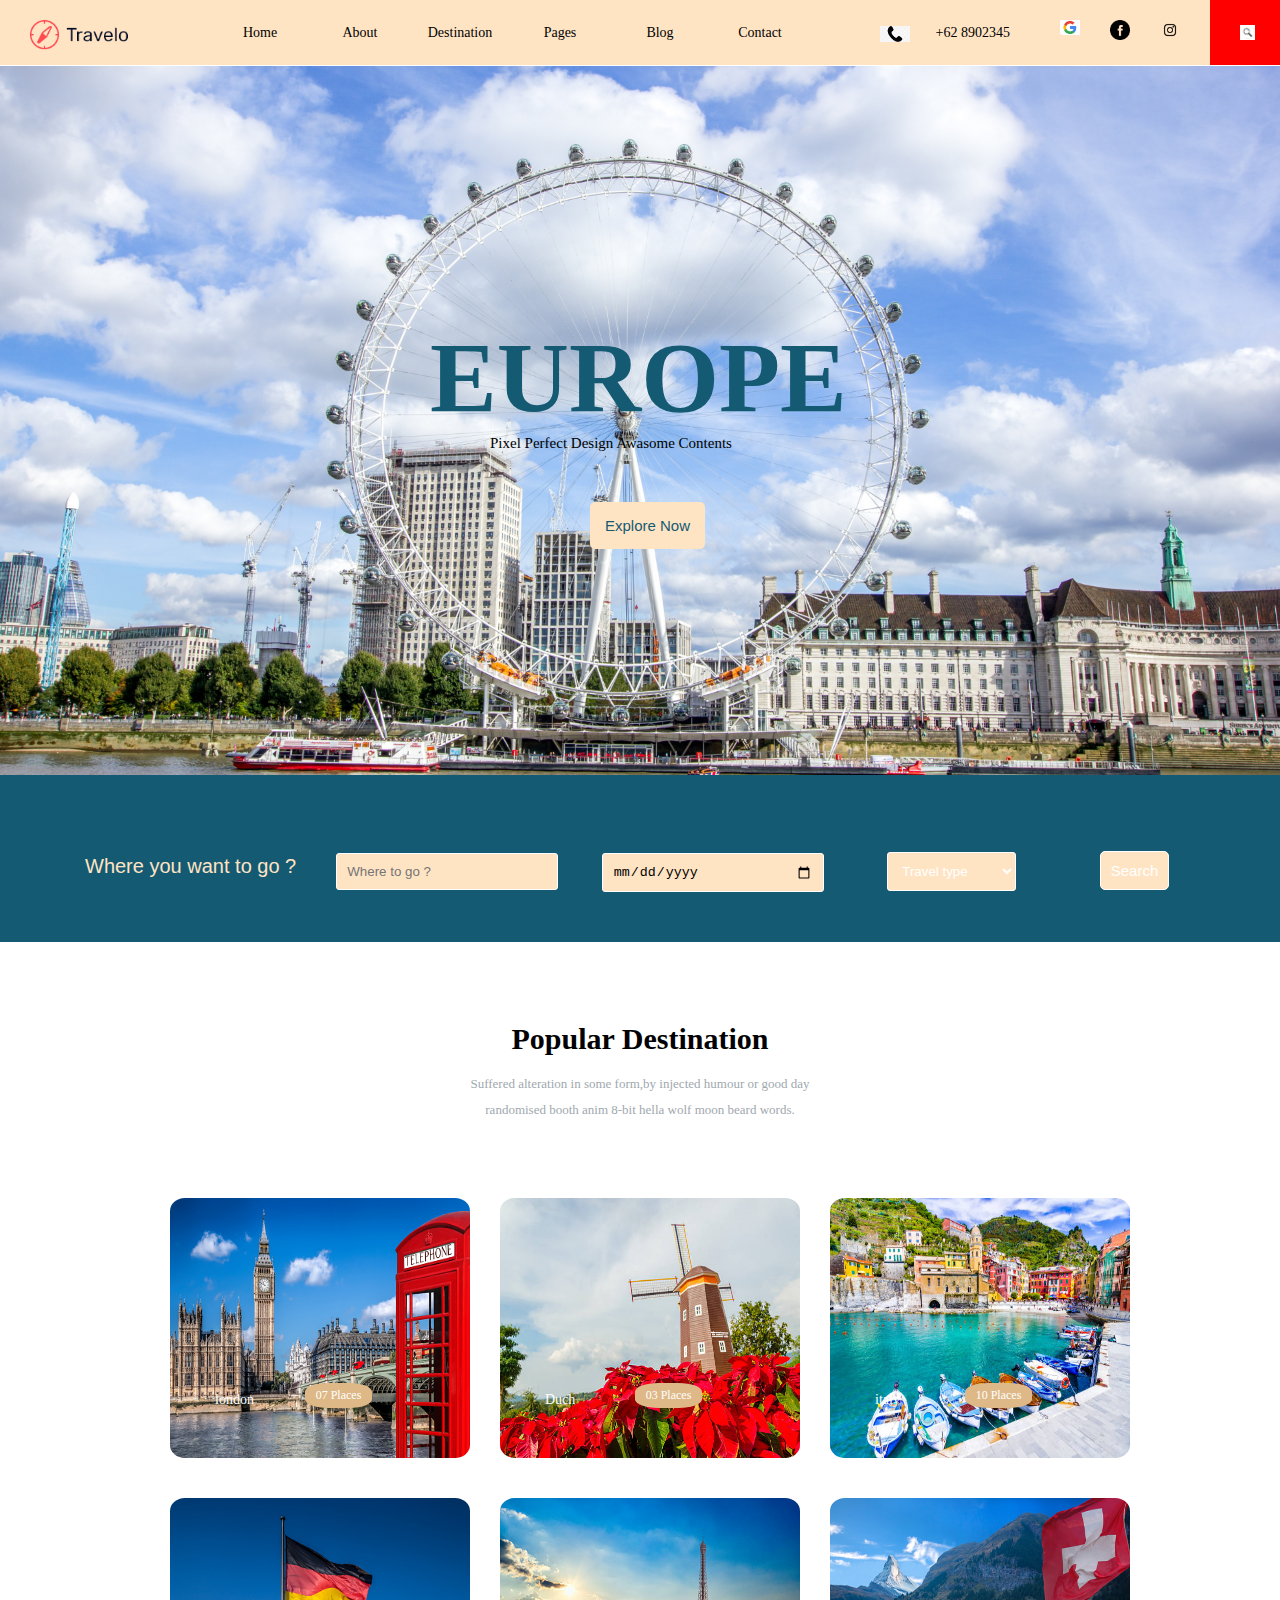
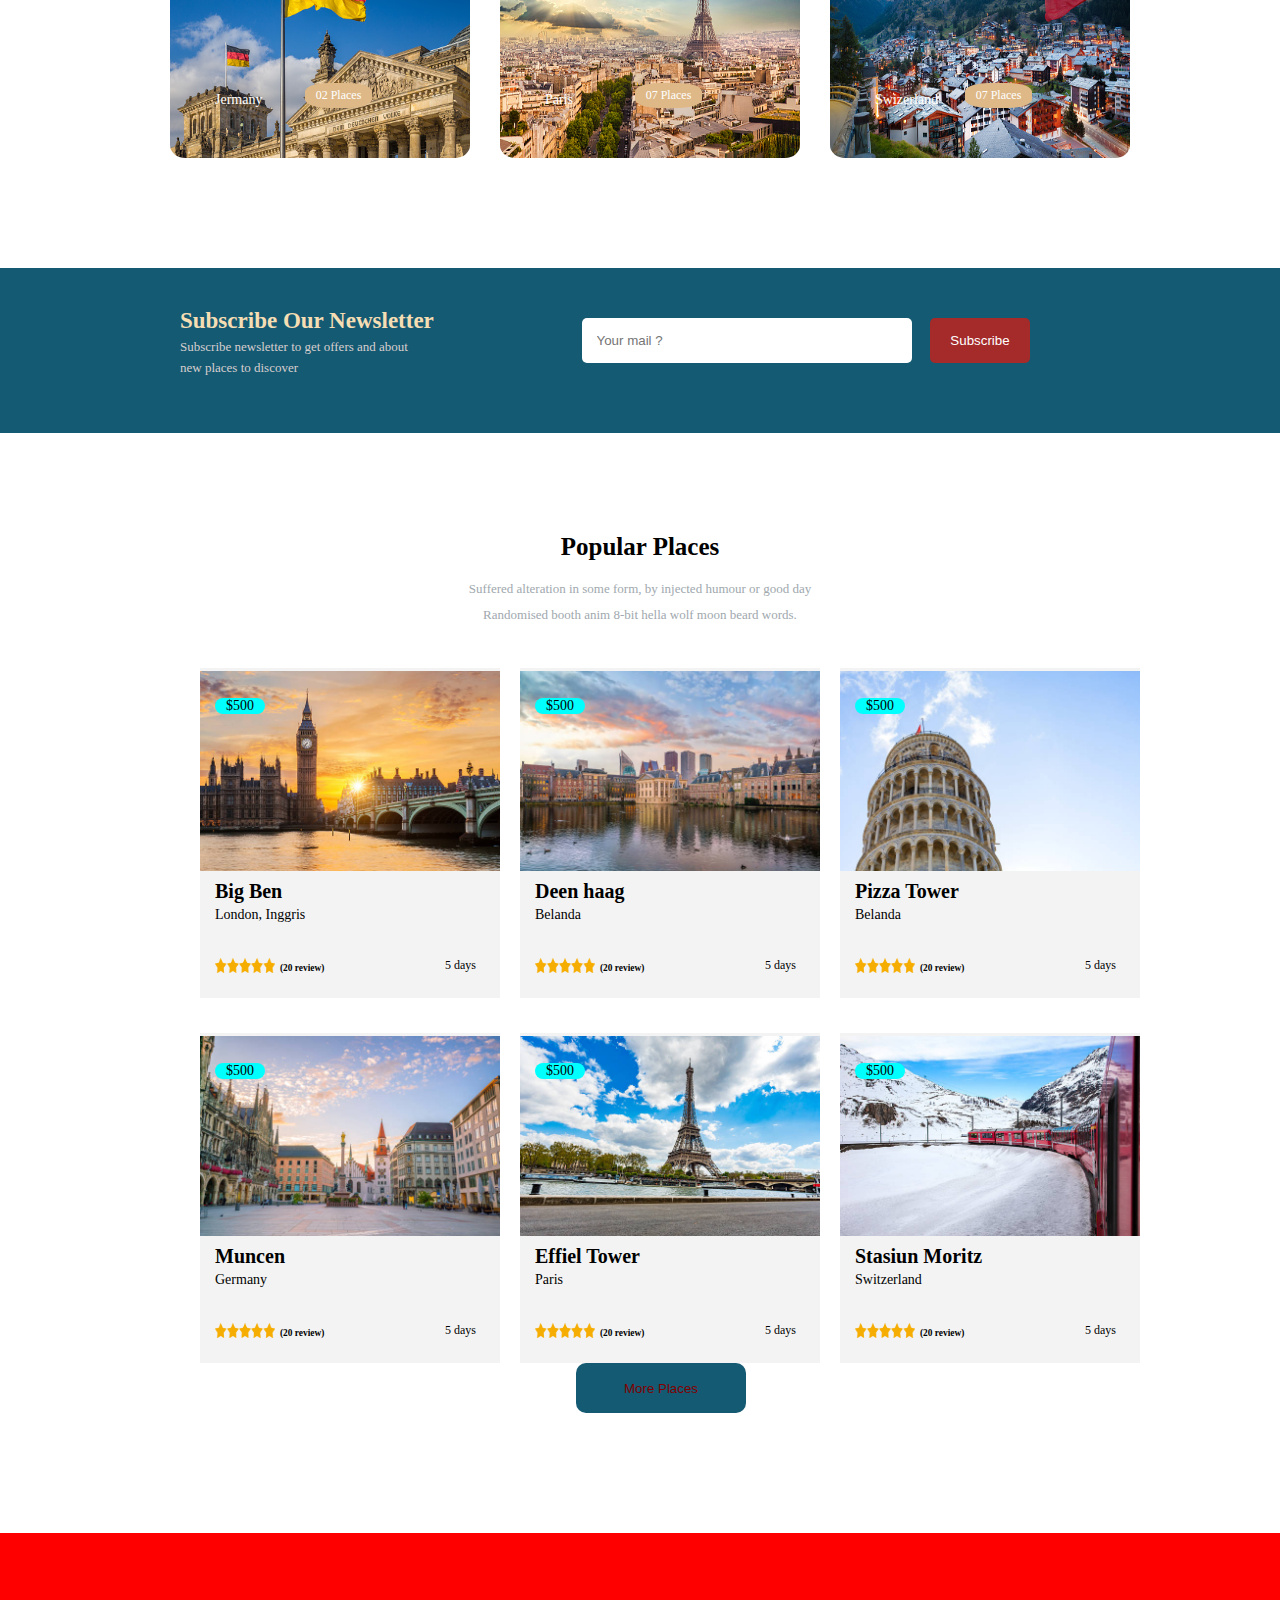
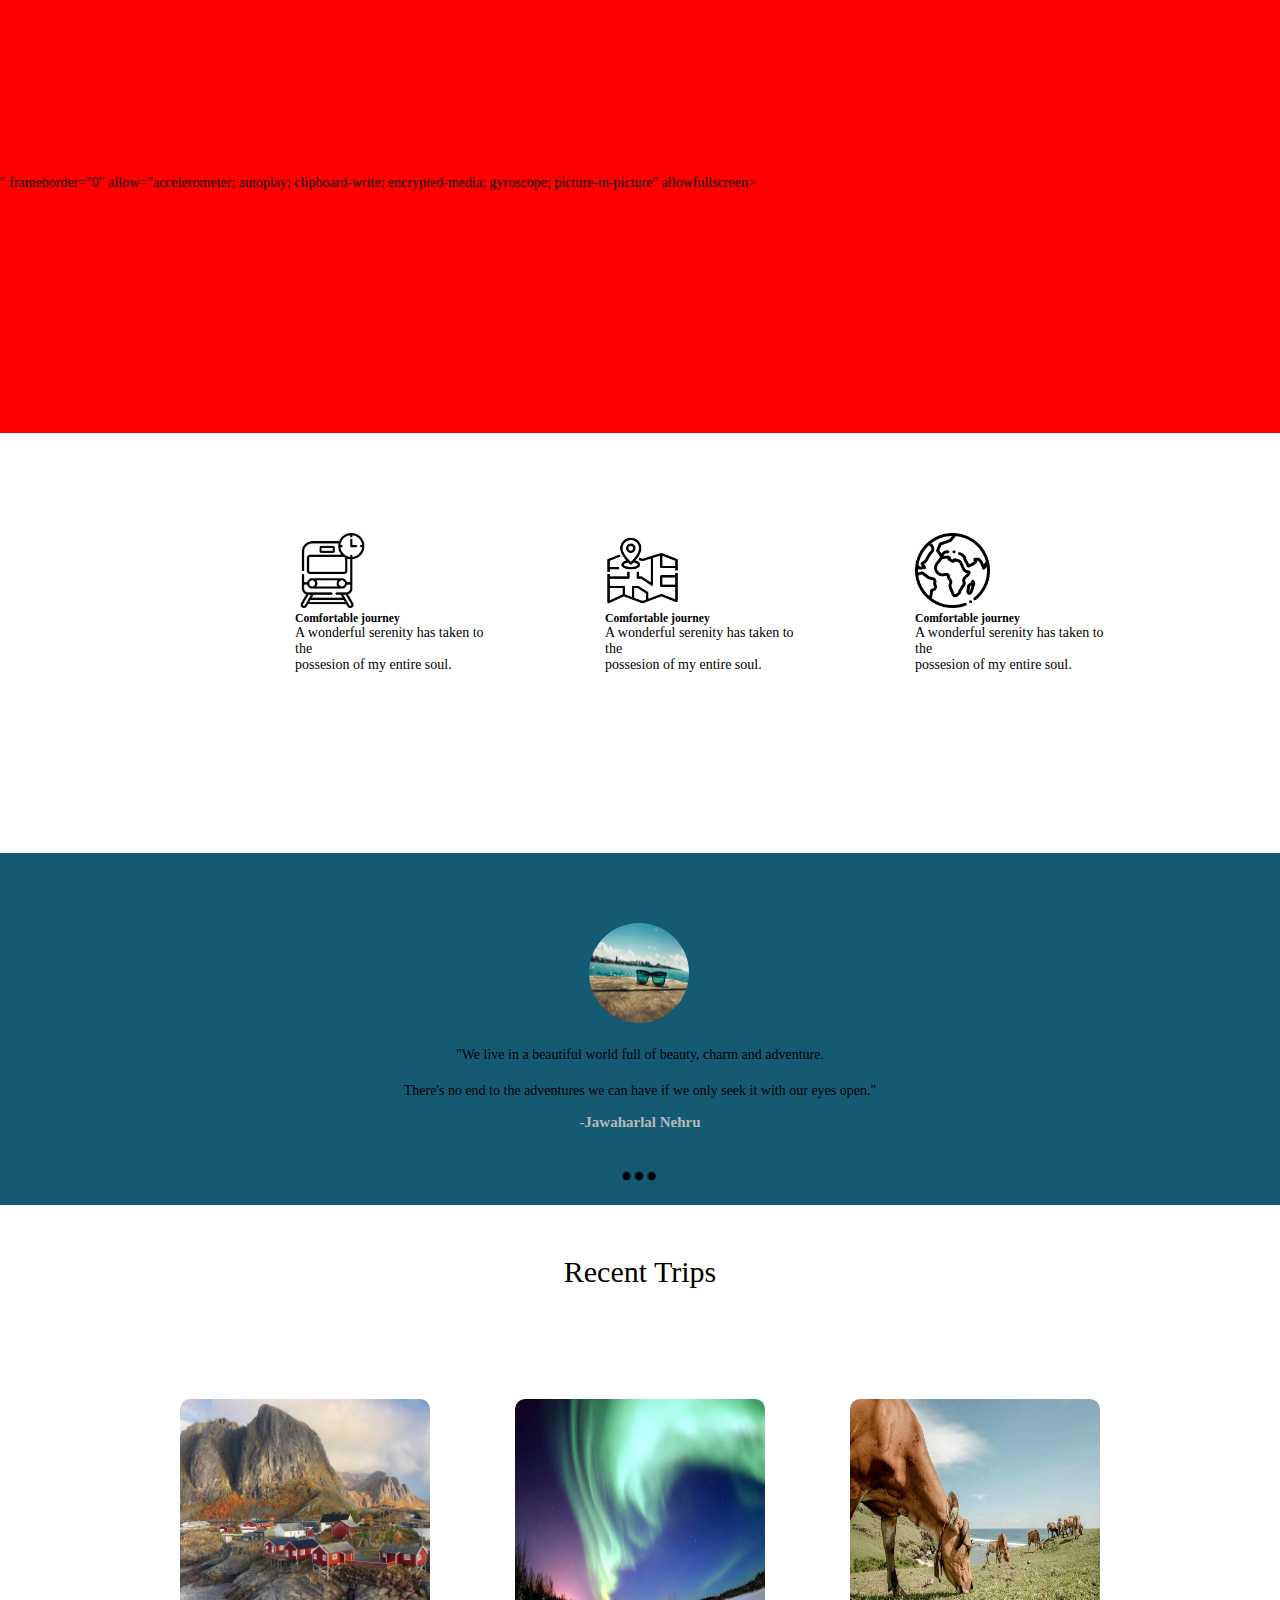
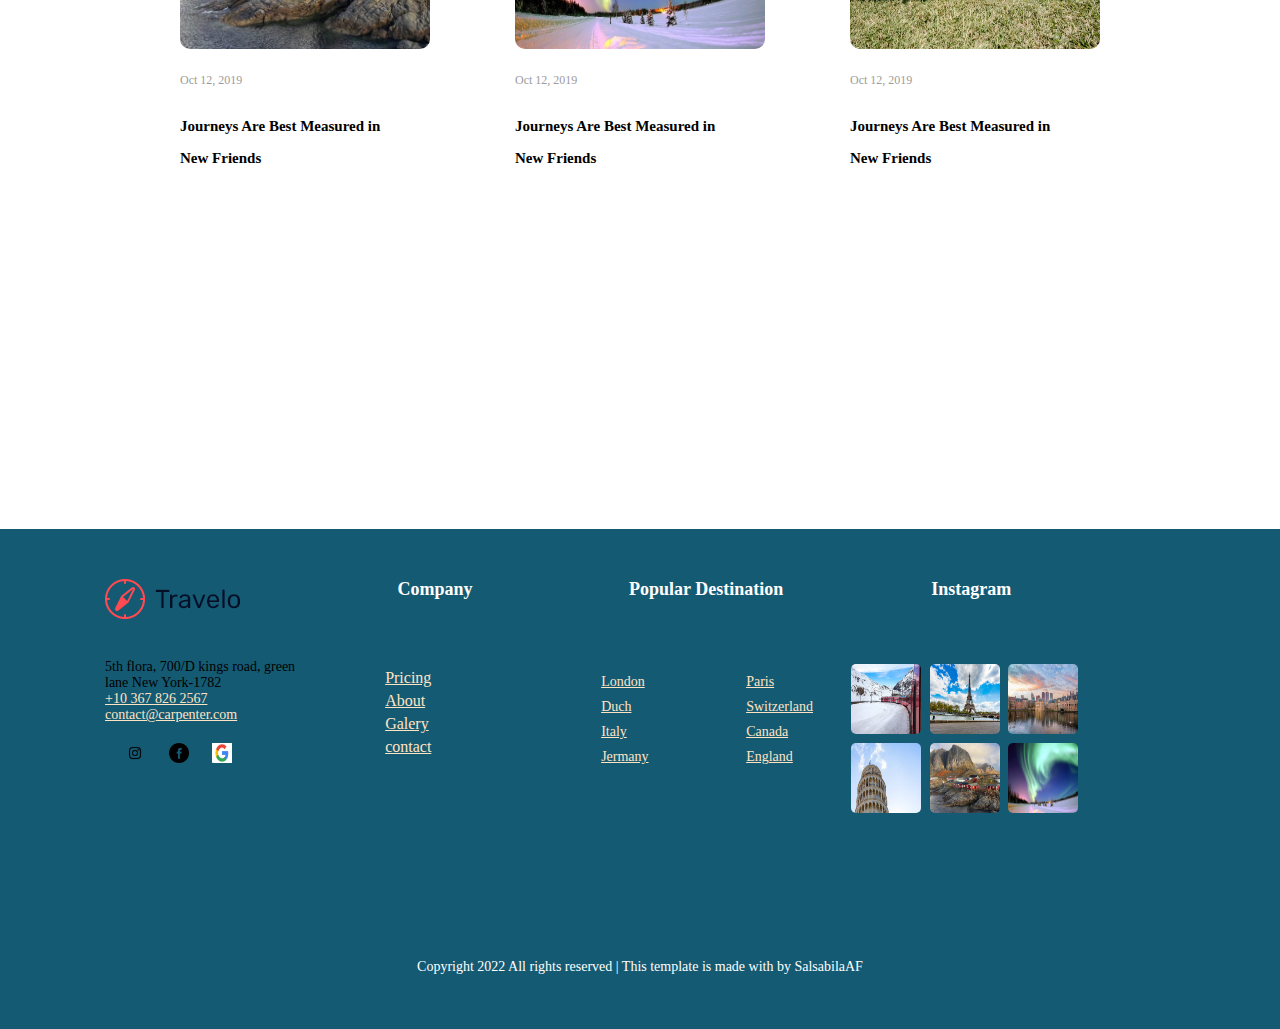
==== index.html @ fe0e92eb "repo baru" ====
<!DOCTYPE html>
<html>
<head>
    <title>Europe Explore</title>
    <link rel="stylesheet" type="text/css" href="index.css">
</head>

<div class="container">
   
        <menu>    
            <nav>
                 <ul>
                    <div class="heading">
                        <img src="image/gambar_p1_fix.webp">
                    </div>
                    <li><a href="#">Home</a></li>
                    <li><a href="#">About</a></li>
                    <li><a href="#">Destination</a></li>
                    <li><a href="#">Pages</a>
                        <ul>
                            <li> <a href="#">Destination Detail</a></li>
                            <li> <a href="#">Elements</a></li>
                        </ul>
                    </li>
                    <li><a href="#">Blog</a>
                        <ul>
                            <li><a href="blog.html">Blog</a></li>
                            <li><a href="#">Single-Blog</a></li>
                        </ul>
                    </li>
                    <li><a href="contact.html">Contact</a></li>
                </ul>
               
               <!--Akhir menu kanan-->
               
               <!--Menu Kanan-->
                <!--search-->
                <div class="cari">
                <a href="#"><img src="image/sea.jpg"></a>
                </div>
               <!--Sosmed-->
               <div class="logo1">
                <a href="#"><img src="image/instagram.png"></a>
                <a href="#"><img src="image/facebook.png"></a>
                <a href="#"><img src="image/google.jpg"></a>
               </div>
               <!--kontak-->
               <div class="kontak">
                <p>+62 8902345</p>
                <a href="#"><img src="image/telepon.jpg"></a>
               </div>
            </nav>
        </menu>
</div>
    
   <!--Foto walpaper 2-->
<div class="foto">
   <div class="fotowalpaper">
    <img src="image/Desain tanpa judul (2).png">
</div>

<div class="tulisanfoto">
    <div class="tulisantgh">
    <h3>EUROPE</h3>
    <p>Pixel Perfect Design Awasome Contents</p>
    <button>Explore Now</button>
    </div>
 </div>
</div>

    <div class="akhirwalpaper">
        <p>Where you want to go ?</p>
        <input type="text" class="inputText" id="tb1" placeholder="Where to go ?" name="">
        <input type="date" class="inputText" id="tb1" placeholder="Date" name="">
        <select>
            <option>Travel type</option>
            <option>Some option</option>
            <option>Another option</option>
        </select>
        <button>Search</button>
    </div>

    <!--popular destination-->
    <div class="bagian1">
        <h4>Popular Destination</h4>
        <p>Suffered alteration in some form,by injected humour or
            good day </p>
        <p>randomised booth anim 8-bit hella wolf moon beard words.
        </p>
    </div>
    <!-- foto popular destination-->
    <div class="fotogaleri">
        <div class="fotoall">
        <div class="foto">
            <a target="_blank" href="image/lon.jpg">
                <img src="image/lon.jpg">
            </a>
            <div class="judul">london</div>
            <div class="nomor"><div class="a">07 Places</div></div>
        </div>

        <div class="foto">
            <a target="_blank" href="image/belanda.jpg">
                <img src="image/belanda.jpg">
            </a>
            <div class="judul">Duch</div>
            <div class="nomor"><div class="a">03 Places</div></div>
        </div>

        <div class="foto">
            <a target="_blank" href="image/italy.jpg">
                <img src="image/italy.jpg">
            </a>
            <div class="judul">italy</div>
            <div class="nomor"><div class="a">10 Places</div></div>
        </div>

        <div class="foto">
            <a target="_blank" href="image/jerman.jpg">
                <img src="image/jerman.jpg">
            </a>
            <div class="judul">Jermany</div>
            <div class="nomor"><div class="a">02 Places</div></div>
        </div>

        <div class="foto">
            <a target="_blank" href="image/paris.jpg">
                <img src="image/paris.jpg">
            </a>
            <div class="judul">Paris</div>
            <div class="nomor"><div class="a">07 Places</div></div>
        </div>

        <div class="foto">
            <a target="_blank" href="image/swis.jpg">
                <img src="image/swis.jpg">
            </a>
            <div class="judul">Swizerland</div>
            <div class="nomor"><div class="a">07 Places</div></div>
        </div>
        </div>
    </div>

        <!--bawah galeri foto-->
        <div class="bawahgaleri">
            <div class="kiri">
                <h3>Subscribe Our Newsletter</h3>
                <p>Subscribe newsletter to get offers and about</p>
                <p>new places to discover</p>
            </div>
            <div class="kanan">
            <input type="text" class="inputText" id="kanan1" placeholder="Your mail ?" name="">
            <button>Subscribe</button>
            </div>
        </div>

    <!--Populer Places-->
    <div class="Populerpcs">
        <div class="bagian1">
            <h3>Popular Places</h3>
            <p>Suffered alteration in some form, by injected humour or good day</p>
            <p>Randomised booth anim 8-bit hella wolf moon beard words.</p>
        </div>
        <div class="fotoplcs">
        <div class="box">
                <img src="image/bigben.jpg">
                <h3>Big Ben</h3>
                <p>London, Inggris</p>
                
                <div class="nomer">$500</div>
                <div class="bawah">
                        <div class="kanan">
                            <img src="image/bintang-5.png">
                            <h6>(20 review)</h6>
                            <p>5 days</p>
                    </div>
                </div>
            </div>

    <div class="box">
    <img src="image/denhag.jpg">
       <h3>Deen haag</h3>
        <p>Belanda</p>
            <div class="nomer">$500</div>
            <div class="bawah">
                    <div class="kanan">
                        <img src="image/bintang-5.png">
                        <h6>(20 review)</h6>
                        <p>5 days</p>
                </div>
            </div>
        </div>

    <div class="box">
        <img src="image/pizza.jpg">
           <h3>Pizza Tower</h3>
            <p>Belanda</p>
                <div class="nomer">$500</div>
                <div class="bawah">
                        <div class="kanan">
                            <img src="image/bintang-5.png">
                            <h6>(20 review)</h6>
                            <p>5 days</p>
                    </div>
                </div>
            </div>

        <div class="box">
            <img src="image/muncen.jpg">
               <h3>Muncen</h3>
                <p>Germany</p>
                    <div class="nomer">$500</div>
                    <div class="bawah">
                            <div class="kanan">
                                <img src="image/bintang-5.png">
                                <h6>(20 review)</h6>
                                <p>5 days</p>
                        </div>
                    </div>
                </div>
    
            <div class="box">
                <img src="image/menara efil.jpg">
                   <h3>Effiel Tower</h3>
                    <p>Paris</p>
                        <div class="nomer">$500</div>
                        <div class="bawah">
                                <div class="kanan">
                                    <img src="image/bintang-5.png">
                                    <h6>(20 review)</h6>
                                    <p>5 days</p>
                            </div>
                        </div>
                    </div>
            <div class="box">
                <img src="image/moritz.jpg">
                <h3>Stasiun Moritz</h3>
                <p>Switzerland</p>
                <div class="nomer">$500</div>
                <div class="bawah">
                    <div class="kanan">
                        <img src="image/bintang-5.png">
                        <h6>(20 review)</h6>
                        <p>5 days</p>
                    </div>
                </div>
            </div>
    </div>
    </div>
    <div class="buttonbawah">
        <button>More Places</button>
    </div>

    <div class="vid">
        <div class="youtube">
        <iframe src="https://www.youtube.com/embed/Sbdmz8ClmXE" title="YouTube video player" frameborder="0" allow="accelerometer; autoplay; clipboard-write; encrypted-media; gyroscope; picture-in-picture" allowfullscreen></iframe>"
        frameborder="0" allow="accelerometer; autoplay; clipboard-write; encrypted-media; gyroscope; picture-in-picture" 
        allowfullscreen></iframe>
        </div>
    </div>

    <!--3 gambar bawah-->
    <div class="bawahvideo">
        <div class="containervidd">
        <div class="bag1">
            <img src="image/kereta.jpg">
            <h5>Comfortable journey</h5>
            <p>A wonderful serenity has taken to the</p>
            <p>possesion of my entire soul.</p>
        </div>

        <div class="bag1">
            <img src="image/location.jpg">
            <h5>Comfortable journey</h5>
            <p>A wonderful serenity has taken to the</p>
            <p>possesion of my entire soul.</p>
        </div>

        <div class="bag1">
            <img src="image/dunia.jpg">
            <h5>Comfortable journey</h5>
            <p>A wonderful serenity has taken to the</p>
            <p>possesion of my entire soul.</p>
        </div>
        </div>
    </div>

    <!--Coment-->
    <div class="coment">
        <div class="isi">
        <img src="image/traveller.jpg">
        <p> "We live in a beautiful world full of beauty, charm and adventure. </p>
        <p>There's no end to the adventures we can have if we only seek it with our eyes open."</p>
        <h3>-Jawaharlal Nehru</h3>
        </div>
        <div class="geser">
            <img src="image/geser.png">
        </div>
    </div>

    <!--Recent Trips-->
        <div class="tulisan">
        <p>Recent Trips</p>
        </div>
        <div class="recent">
        <div class="fotorec">
            <img src="image/alam1.jpg">
            <p>Oct 12, 2019</p>
            <h5>Journeys Are Best Measured in </h5>
            <h5>New Friends</h5>
        </div>

        <div class="fotorec">
            <img src="image/alam2.jpg">
            <p>Oct 12, 2019</p>
            <h5>Journeys Are Best Measured in </h5>
            <h5>New Friends</h5>
        </div>

        <div class="fotorec">
            <img src="image/alam3.jpg">
            <p>Oct 12, 2019</p>
            <h5>Journeys Are Best Measured in </h5>
            <h5>New Friends</h5>
        </div>
    </div>

    <footer>
        <div class="footer">
            <div class="container">
            <div class="footeratas">
            <div class="allbg1">
            <div class="bg1">

                <div class="atas">
                <img src="image/gambar_p1_fix.webp">
                <div class="gab">
                <p>5th flora, 700/D kings road, green</p>
                <p>lane New York-1782</p>
                </div>

                <div class="ulli">
                <ul>
                    <li><a href="#">+10 367 826 2567</a></li>
                    <li><a href="#">contact@carpenter.com</a></li>
                </ul>
                </div>
                </div>

                <div class="bawah">
                    <a href="#"><img src="image/instagram.png"></a>
                    <a href="#"><img src="image/facebook.png"></a>
                    <a href="#"><img src="image/google.jpg"></a>
                </div>


            </div>
            <div class="bg1">
                <div class="bjudul">
                <h3>Company</h3>
                </div>
                <div class="ke2">
                <div class="bungkus">
                <ul>
                    <li><a href="#">Pricing</a></li>
                    <li><a href="#">About</a></li>
                    <li><a href="#">Galery</a></li>
                    <li><a href="#">contact</a></li>
                </ul>
                </div>
                </div>

            </div>

            <div class="bg1">
                <div class="bjudul">
                <h3>Popular Destination</h3>
                </div>
                <div class="pembungkusfut">
                <div class="kiri">
                    <ul>
                        <li><a href="#">London</a></li>
                        <li><a href="#">Duch</a></li>
                        <li><a href="#">Italy</a></li>
                        <li><a href="#">Jermany</a></li>
                    </ul>
                </div>

                <div class="kanan">
                    <ul>
                        <li><a href="#">Paris</a></li>
                        <li><a href="#">Switzerland</a></li>
                        <li><a href="#">Canada</a></li>
                        <li><a href="#">England</a></li>
                    </ul>

                </div>
                </div>

            </div>
            <div class="bg1">
                <div class="bjudul">
                <h3>Instagram</h3>
                </div>
                <div class="imgfut">
                <img src="image/moritz.jpg">
                <img src="image/menara efil.jpg">
                <img src="image/denhag.jpg">
                <img src="image/pizza.jpg">
                <img src="image/alam1.jpg">
                <img src="image/alam2.jpg">
                </div>
                
            </div>
            </div>
            </div>

        <div class="footerbawah">
            <div class="contfb">
            <p>Copyright 2022 All rights reserved | This template is made with  by SalsabilaAF</p>
            </div>

        </div>
            </div>
    </div>
    </footer>
    
        

</html>
---- index.css ----
*{margin: 0px;padding: 0px;}
body {
    font-size: 14px;
    font-family: verdana;
}
.container{
    width: 100%;
    height: 500px;
}

menu{
    background: bisque;
    width: 100%;
    height: 65px;
    overflow: hidden;
    margin: auto;
}

/* Ini css menu kiri */
.heading{
    float: left;
    width: 640px;
    margin-right: -430px;
}
nav ul {
    list-style: none;
}
nav ul li {
    float: left;
    line-height: 65px;
}
nav ul li a {
    float: left;
    width:100px; 
    display:block; 
    text-align:center; 
    color:black; 
    text-decoration:none; 
}
nav ul ul {
    display:none; 
    list-style:none; 
    position:absolute; 
    background-color:rgb(21, 90, 115);
    float: none;
    top:50px; 
    width:190px;
    z-index: 9999;
}
nav ul li a:hover {
    background-color:whitesmoke; 
    display:block;
    color: maroon;
}
nav ul li:hover ul {
    display:block;
}
nav ul ul li a {
    display:block;
    padding-left:30px; 
    text-align:left; 
    width:160px;
    height: 60px;
    line-height: 60px;
}
nav ul ul li a:hover {
    color:maroon;
}
.heading img{
    float: left;
    width: 100px;
    margin-bottom:50px;
    margin-top: 20px;
    margin-right: 20px;
    margin-left:30px;
}
/*Ini CSS menu kanan */
.kontak img{
    width: 30px;
    float: right;
    margin-right: 300px;
    margin-top: -15px;
}
.logo1 img{
    width: 20px;
    float: right;
    margin-top: 20px;
    margin-right: 30px;
}
.kontak p{
    margin-right: 50px;
    float: right;
    margin-top: 25px;
}
.cari{
    width: 70px;
    height: 70px;
    background-color: red;
    float: right;
}
.cari img{
    width: 15px;
    height: 15px;
    float: right;
    margin-top: 25px;
    margin-right: 25px;
}

/*ini css walpaper ke-2*/
.fotowalpaper img{
    width: 100%;
    height: -800x;
    margin-top: -434.5px;
}
/* edit tulisan foto walpaper ke-2*/
.foto{
    width: 100%;
    height: 300px;
    margin: auto;
}
.tulisanfoto{
    position: absolute;
    width: 50%;
    bottom: 60%;
    top: 40%;
    left: 25%;
}
.tulisanfoto .tulisantgh{
    width: 500px;
    height: 500px;
    margin: auto;
    position: relative;
    margin-top: -300px;
}
.tulisanfoto h3{
    font-size: 100px;
    font-family: broad away;
    color: rgb(21, 90, 115);
    margin-left: 40px;
    border-top-right-radius: 50px;
}
.tulisanfoto p{
    font-size: 15px;
    font-family: verdana;
    color: black;
    margin-left: 100px;
    margin-bottom: 50px;
}
.tulisanfoto button{
    margin-left: 200px;
    padding: 15px;
    background-color: bisque;
    color:rgb(21, 90, 115);
    font-family: sans-serif;
    font-size: 15px;
    border: none;
    border-radius: 5px;
}
.tulisanfoto button:hover{
    background-color:red;
}
.tulisanfoto button:hover{
    background-color:red;
}
/* akhir walpaper2 */
.akhirwalpaper{
    width: auto;
    height: auto;
    margin-bottom: 50px;
    background-color:rgb(21, 90, 115);
    position: relative;
    bottom: 20px;
    padding: 50px;
    margin-top: -5px;
} 
.akhirwalpaper p{
    font-size: 20px;
    color: bisque;
    font-family: Arial, Helvetica, sans-serif;
    float: left;
    margin-left: 35px;
    margin-top: 30px;
}
.akhirwalpaper input{
    margin-left: 40px;
    margin-top: 28px;
    width: 200px;
    background-color: bisque;
    border-radius: 3px;
    padding: 10px;
    color: black;
    border: 1px solid white;
}
.akhirwalpaper select{
    margin-left: 60px;
    margin-top: 25px;
    background-color: bisque;
    border-radius: 3px;
    color: white;
    border: 1px solid white;
    padding: 10px;
}
.akhirwalpaper button{
    margin-left: 80px;
    margin-top: 25px;
    padding: 10px;
    background-color: bisque;
    color: white;
    font-family: sans-serif;
    font-size: 15px;
    border: 1px solid white;
    border-radius: 5px;
}
.akhirwalpaper button:hover{
    background-color: red;
}

/*popular destination*/
.bagian1 h4{
    font-size: 30px;
    font-family: Verdana;
    text-align: center;
    margin-bottom: 20px;
    margin-top: 60px;
}
.bagian1 p{
    text-align: center;
    font-size: 14px;
    font-family: verdana;
    margin: 10px;
}

/* foto popular destination */
.fotogaleri{
    width: 100%;
    margin-top: 80px;
    height: 650px;
    margin-bottom: 20px;
}
.fotogaleri .fotoall{
    width: 1000px;
    height: auto;
    margin: auto;
}
.fotogaleri .fotoall .foto{
    width: 300px;
    height: 300px;
    float: left;
    margin-left: 30px;
}
.fotogaleri .foto img{
    width: 100%;
    height: 260px;
    border-radius: 5%;
}
.foto{
    position: relative;
}
.foto .nomor{
    position: absolute;
    width: 19%;
    background-color: burlywood;
    color: white;
    left: 45%;
    bottom: 30%;
    border-radius: 35%;
    font-size: 12px;
    text-align: center;
    padding: 5px;
}
.foto .judul{
    position: absolute;
    bottom: 30%;
    left: 15%;
    color: white;
}

.fotogaleri .foto:hover .nomor{
    background-color: maroon;
}

.fotogaleri .foto:hover .judul{
    color: red;
}
.fotogaleri .foto:hover img{
    transform: translate(0,-10px);
}


/*bawah galerifoto*/
.bawahgaleri{
    width: 100%;
    height: 165px;
    background-color: rgb(21, 90, 115);
    overflow: hidden;
}
.bawahgaleri .kiri{
    float: left;
    margin-left: 180px;
    margin-top: 50px;
}
.bawahgaleri .kiri h3{
    color: wheat;
    font-size: 23px;
    margin-top: -10px;;
}
.bawahgaleri .kiri p{
    color: rgb(215, 206, 206); 
    font-size: 13px; 
    margin-top: 5px;
}
.bawahgaleri .kanan{ 
    float: right;
    margin-right: 250px;
    margin-top: 50px;
}
.bawahgaleri .kanan input{
    background-color: white;
    width: 300px;
    padding: 15px;
    border: none;
    border-radius: 5px;
}
.bawahgaleri .kanan button{
    width: 100px;
    padding: 15px;
    background-color: brown;
    color: white;
    border: none;
    border-radius: 5px;
    margin-left: 15px;
}
.bawahgaleri .kanan button:hover{ background-color: green;}

/*Populer Places*/
.Populerpcs{
    width: 100%;
    height: 800px;
}
.fotoplcs{
    width: 1000px;
    height: 500px;
    margin: auto;
}
.bagian1 h3{
    text-align: center;
    color: black;
    font-family: verdana;
    margin-bottom: 20px;
    margin-top: 100px;
    font-size: 25px;
}
.bagian1 p{font-size: 13px;color: rgb(160, 168, 174);}

.box{
    margin-top: 35px;
    margin-left: 60px;
    width: 270px;
    height: 300px;
    padding: 15px;
    background-color: rgb(243, 243, 243);
    position: relative;
    float: left;
    margin-right: -40px;
}
.box  img{
    width: 300px;
    height: auto;
    border: 5px;
    margin-left: -15px;
    margin-top: -12px;
}
.box h3{
    position: absolute;
    bottom: 95px;
    font-size: 20px;
}
.box p{
    position: absolute;
    bottom:75px;
    margin-left:-0px;
}
.box .bawah .kanan img{
    width:60px;
    height: 15px;
    position: absolute;
    bottom: 25px;
    margin-left: -0px;
}
.box .bawah .kanan h6{
    position: absolute;
    bottom: 25px;
    margin-left: 65px;
}
.box .bawah .kanan p{
    position: absolute;
    bottom: 25px;
    margin-left: 230px;
    font-size: 12px;
}
.box .nomer{
    position: absolute;
    background-color: aqua;
    width: 50px;
    border-radius: 20px;
    text-align: center;
    top: 30px;
}

/*Button more places */
.buttonbawah{
    width: 100%;
    margin: auto;
    height: 200px;
}
.buttonbawah button{
    width: 170px;
    height: 50px ;
    float: left;
    margin-left: 45%;
    background-color: rgb(21, 90, 115);
    color: maroon;
    border: none; border-radius: 10px;
}
.buttonbawah button:hover{ background-color: bisque;}

.vid{
    width: 100%;
    background-color: aqua;
}

.vid .youtube{
    width: 100%;
    display: flex;
    align-content: center;
    align-items: center;
    height: 500px;
    background-color: red;
}

.vid .youtube iframe {
    width: 100%;
    position: absolute;
    height: 550px;
    margin-top: 10px;
}

/*bawah video*/
.bawahvideo{
    width: 100%;
    height: 400px;
    margin-bottom: 20px;
    margin-top: 50px;
}
.bawahvideo .containervidd{
    width: 1000px;
    margin: auto;
    height: 300px;
    margin-right: 95px;
}
.bawahvideo .bag1{
    width: 200px;
    height: auto;
    float: left;
    margin-left: 110px;
    margin-top: 50px;
}
.bawahvideo .bag1 img{
    width: 75px;
}

/*Comment*/
.coment{
    width: auto;
    height: auto;
    margin: auto;
    background-color: rgb(21, 90, 115);
    margin-top: -50px;
}
.isi{
    width: auto; 
    height: auto;
}
.coment .isi img{
    width: 100px;
    height: 100px;
    margin-left: 46%;
    margin-top: 70px;
    border-radius: 50%;
}
.coment .isi p{ 
    text-align: center; 
    margin-top:20px;
}
.coment .isi h3{
    font-size: 15px; 
    color: rgb(184, 185, 183);
    text-align: center;
    margin-top: 15px;
}
.coment .geser img{
    width: 50px; 
    margin-left: 48%; 
    margin-top: 20px;}

/*Recent Trips*/
.recent{
    width: 100%;
    height: 800px;
    margin-top: 20px;
    margin-bottom: 20px;
}
.recent .fotorec{
    width: auto; height: auto;
    float: left;
    margin-bottom: 30px; margin-top: 40px;
    margin-left: 180px;
    margin-right: -95px;
}
.recent .fotorec img{
    width: 250px; height: 250px;
    border: none; border-radius: 10px;
    margin-top: 50px;
}
.tulisan p{
    margin-top: 50px;
    font-size: 30px; font-family: verdana;
    text-align: center;
}
.recent .fotorec p{
    font-size: 12px; color: rgb(156, 156, 156);
    text-align: left;
    margin-top: 20px; margin-bottom: 30px;

}
.recent .fotorec h5{margin-top: 15px; font-size: 15px; font-family: verdana;}

/*footer*/
.footer{
    margin: auto;
    width: auto;
    height: auto;
    background-color: green;
}


/*Peta Maps*/
.maps iframe{width: 70%; margin-top: 90px; margin-left: 200px;
}
/* Isian From contact*/
.isianfrom2{
    width: auto;
    height: auto;
    overflow: hidden;
}
.isianfrom2 h3{
    margin-left: 40px; margin-top: 60px; margin-bottom: 20px; font-size: 20px;
}
.isianfrom2 .kiri textarea{  margin-left: 40px;}
.isianfrom2 .kiri .nama input {margin-left: 40px; margin-top: 20px;
padding: 10px; width: 245px;}
.isianfrom2 .kiri input{
    margin-left: 40px; padding: 10px; margin-top: 20px; width: 560px;
}
.isianfrom2 .kiri .klik button{margin-left: 40px; margin-top: 30px; margin-bottom: 50px;
background-color: green; color: white; width: 100px; padding: 10px; border:none;}
.isianfrom2 .kanan .kanan1{
    float: right;
    margin-top: -300px;
}
.isianfrom2 .kanan .kanan1 img{
    width: 50px; height: 50px;
}
.isianfrom2 .kanan .kanan1 h5{float: right; font-size: 16px;
}
.isianfrom2 .kanan .bawahkanan1 p{float: right; margin-top :-280px; font-size: 13px; margin-right:70px;}

/*footer*/
.footer{
    margin: auto;
    width: 100%;
    height:500px;
    background-color: rgb(21, 90, 115);
}
.footer .container{
    width: 1200px;
    height:200px;
    margin: auto;
}
.footer .bg1 .atas img{
    margin-top: 30px;
}
.footer .bg1 .atas .gab{
    margin-top: 35px;
}

.footer .bg1 .atas a{
    margin-top: 8px;
    color: bisque;
}

.footer .bg1 .atas ul li{
    list-style: none;
}
.footer .bg1 .bawah{
    margin-top: 20px;
}

.footer .footeratas{
    width: 1100px;
    height: 400px;
    margin-left: 50px;
}
.footeratas .bg1{
    width: auto;
    margin-left: 15px;
    height: 300px;
    margin-top: 20px;
    float: left;
}
.footer .bg1 .bawah img{
    width: 20px;
    height: 20px;
    margin-left: 20px;
}
.bg1 ul li{
    list-style: none;
}

.bg1 .ke2 .bungkus ul li{
    margin-left: 75px;
    margin-bottom: 5px;
}
.bg1 .ke2 ul a{
    font-size: 16px;
    color: bisque;
}
.bg1 .pembungkusfut .kiri{
    width: 65px;
    height: 100px;
    margin-left: 20px; margin-top: 60px;
}
.bg1 .pembungkusfut .kanan{
    width: 65px;
    height: 100px;
    margin-right: 20px; margin-top: 60px;
}
.bg1 .pembungkusfut .kiri ul li a{
    color: bisque;
    line-height: 25px;
   
}
.bg1 .pembungkusfut .kanan ul li a{
    color: bisque;
    line-height: 25px;
}
.bg1 .ke2 .bungkus{
    width: 256px;
    height: 150px;
    margin-top: 60px;
}
.bg1 h3{
    font-size: 18px;
    text-align: center; color:white;
}
.bg1 .bjudul {
    width: 250px;
    height: 30px;
    margin-top: 30px;
}
.bg1 .pembungkusfut{
    overflow: hidden;
}
.bg1 .pembungkusfut .kiri{
    float: left;
}
.bg1 .pembungkusfut .kanan{
    float: right;
}
.bg1 .imgfut{
    width: 250px;
    height: 200px;
    margin: auto;
    margin-top: 50px;
}
.bg1 .imgfut img{
    margin-left: 5px; margin-top: 5px;
    border-radius: 5px;
}

.bg1 .imgfut img{
    width: 70px; height: 70px;
}
.footer .footerbawah{
    width: 1100px;
    
    margin-left: 50px;
     margin-top: 30px;
}
.footer .footerbawah .contfb{
    width: 800px;
    height: 60px;
    margin: auto;
}
.footer .footerbawah .contfb p{
    text-align: center;
    color: white; 
    margin-top: 20px;
}
.footer .allbg1{
    width: 1100px;
    height: 350px;
    margin: auto;
    margin-top: 20px;
}
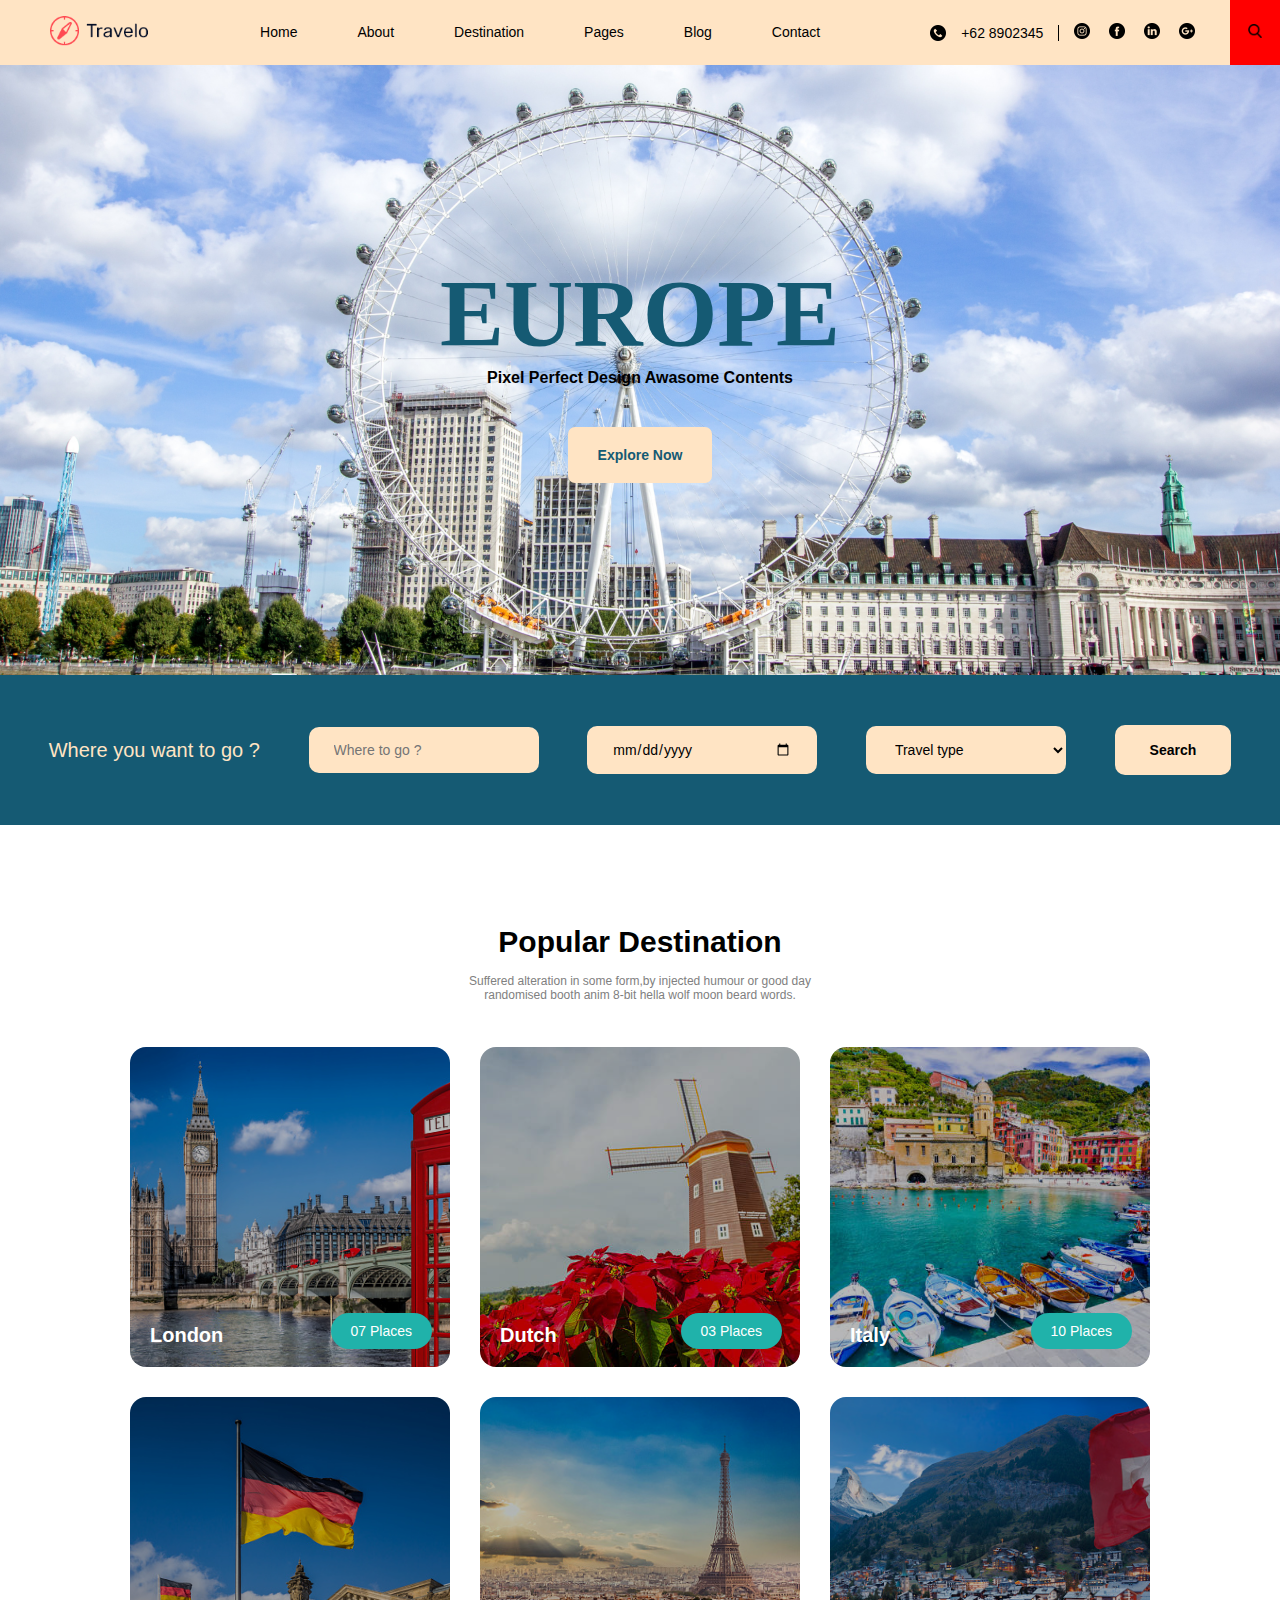
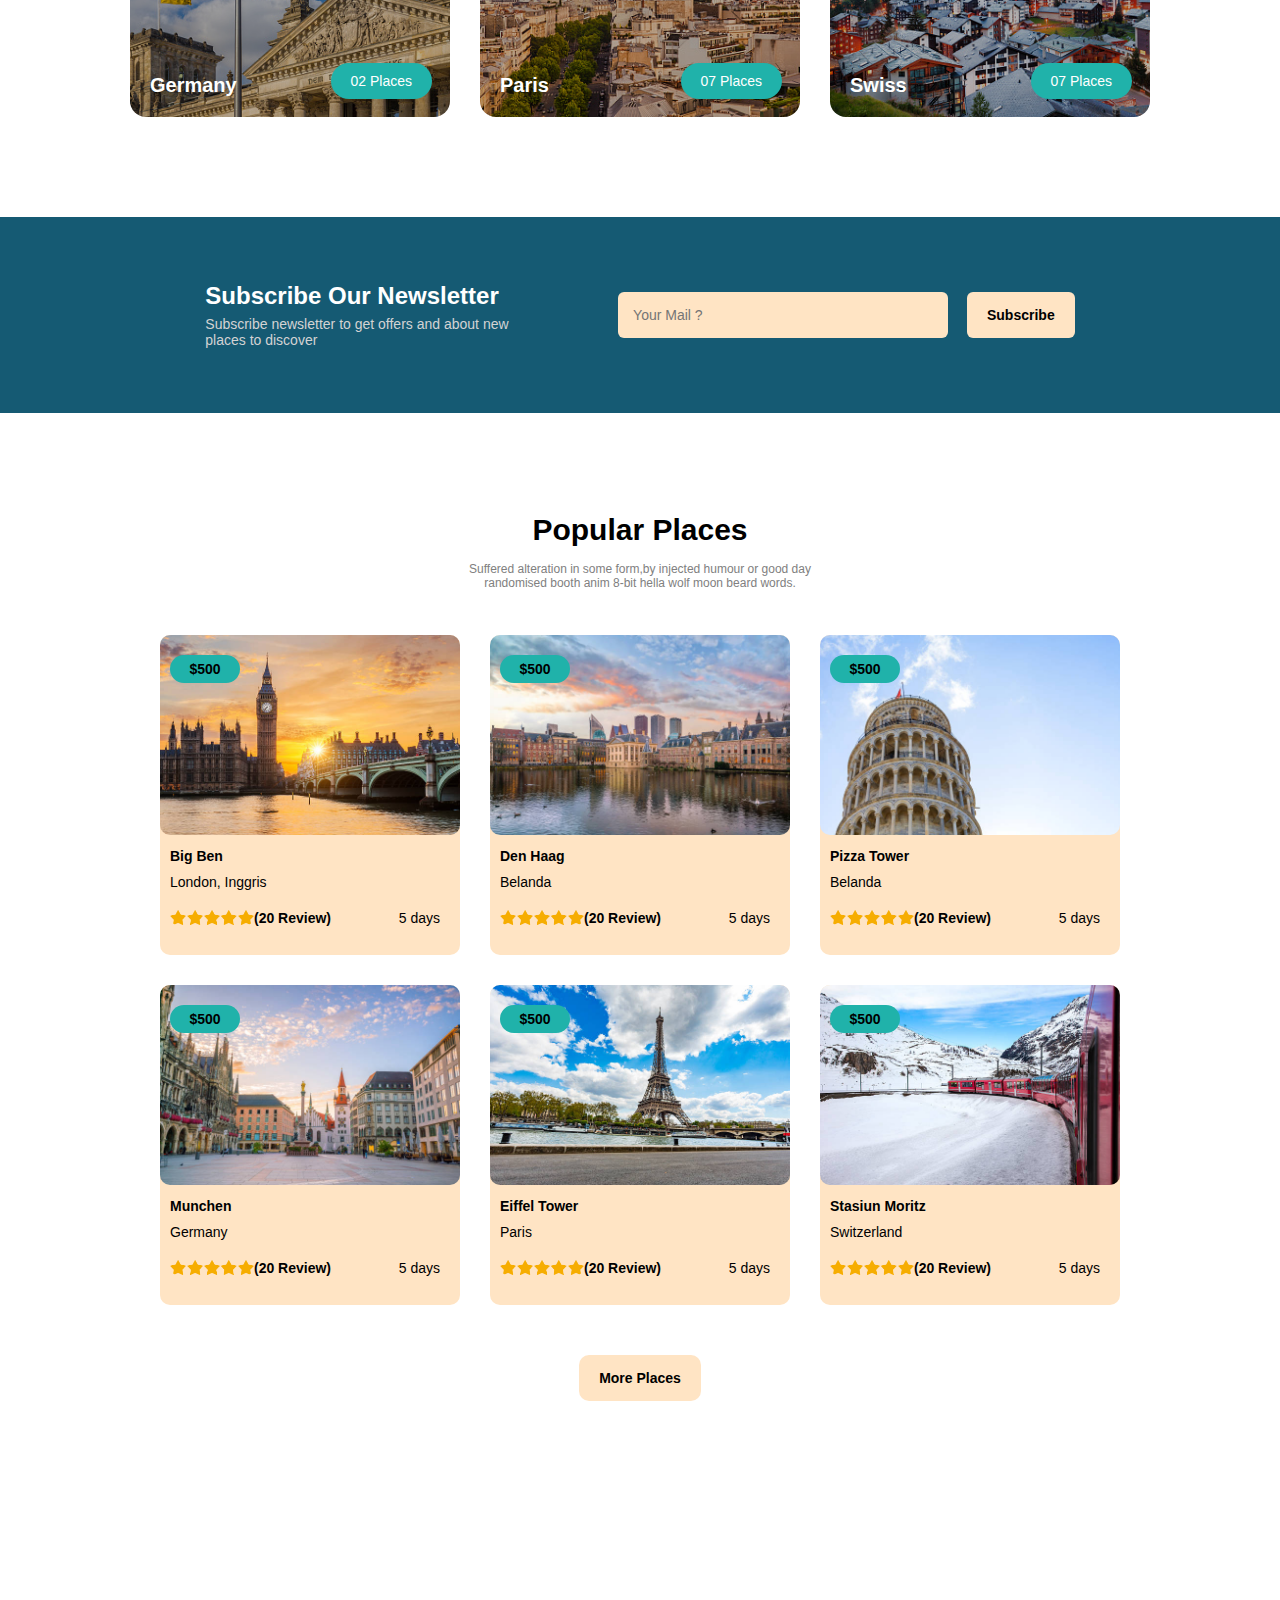
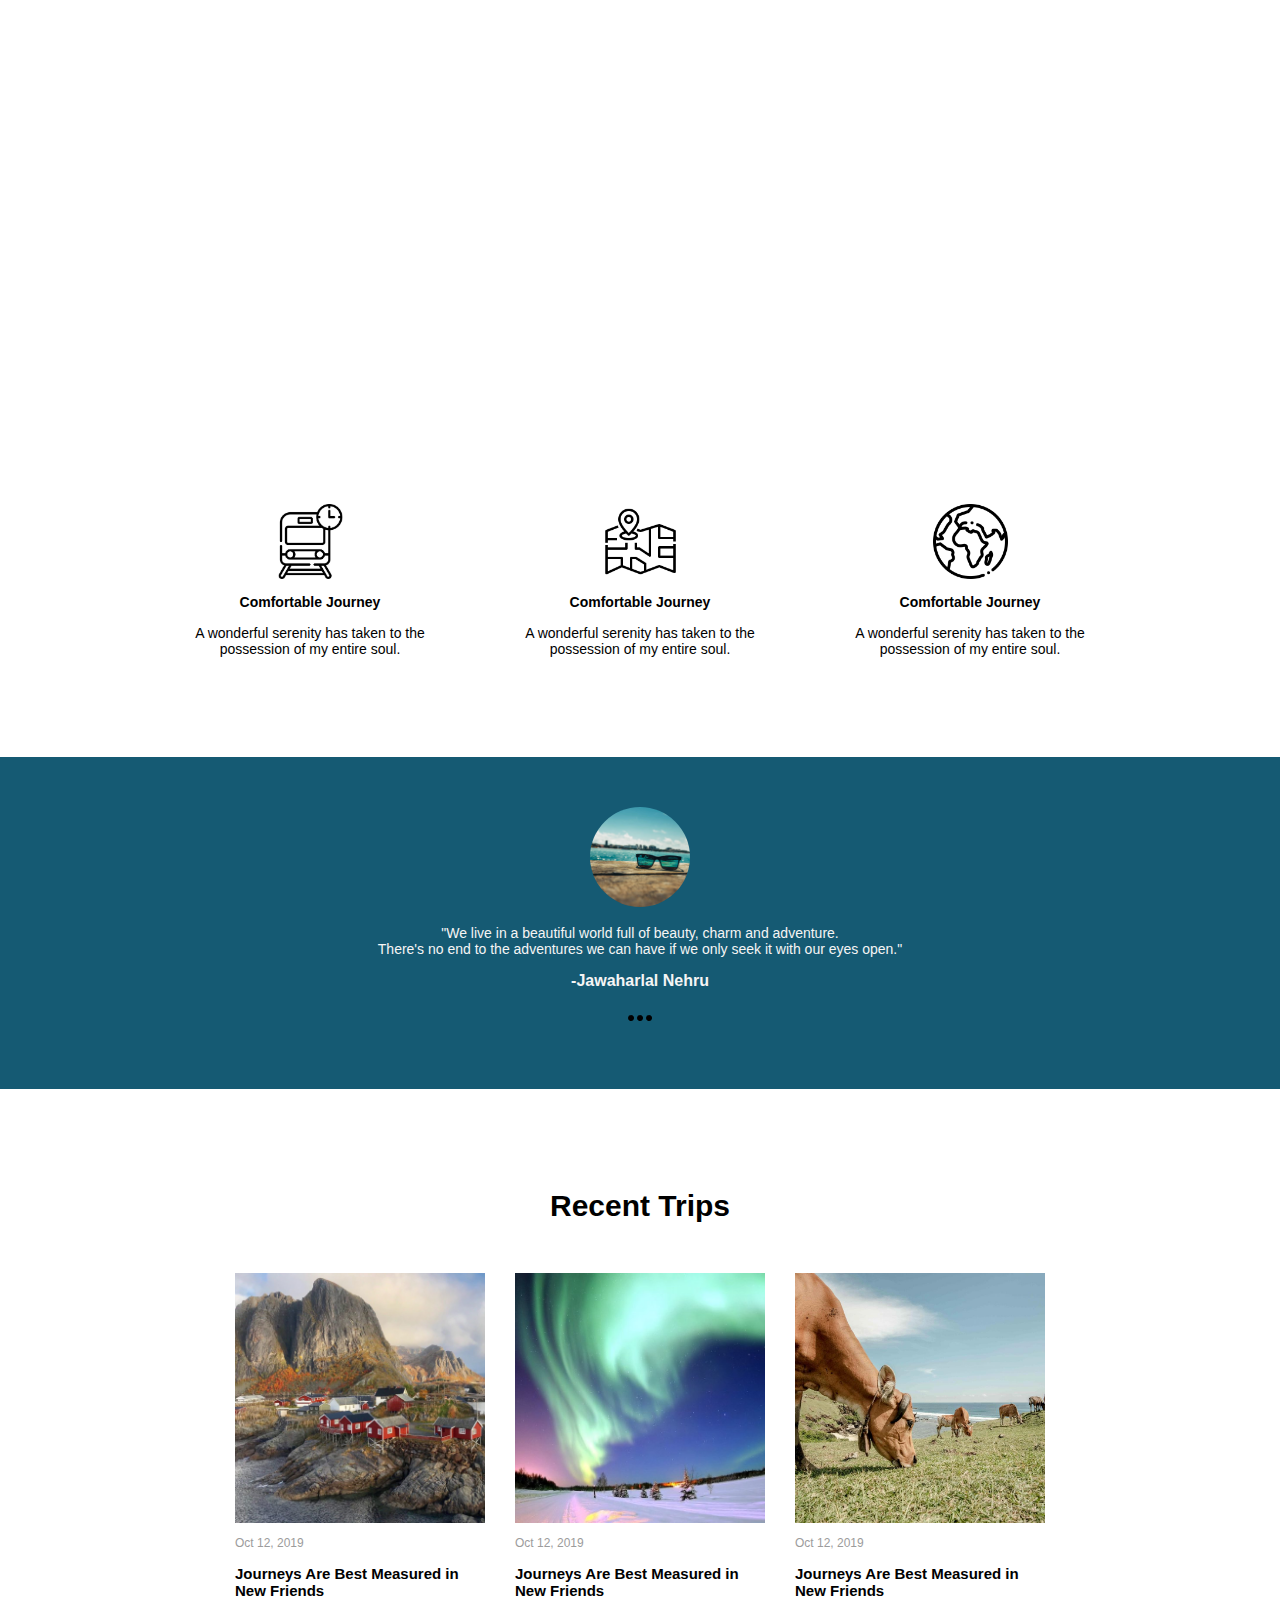
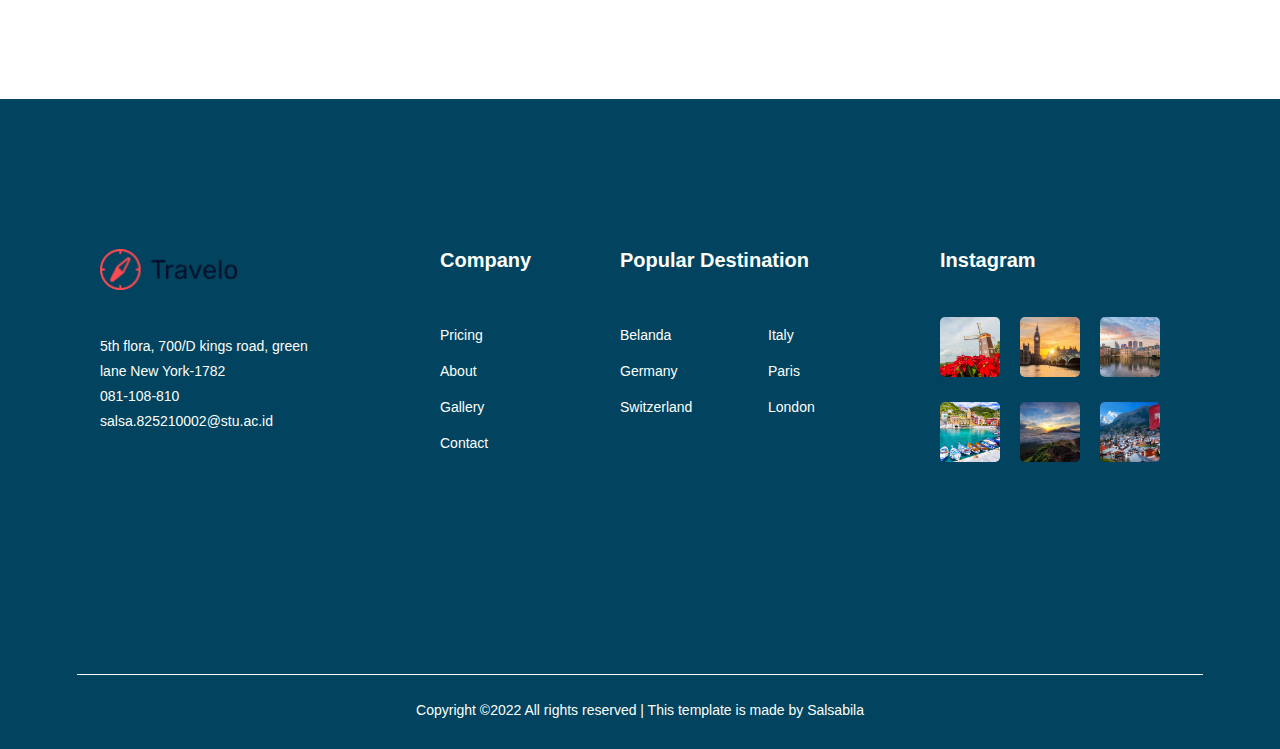
==== commit 321617a4: "Updated UTS" ====
--- a/index.html
+++ b/index.html
@@ -1,18 +1,20 @@
 <!DOCTYPE html>
-<html>
+<html lang="en">
 <head>
     <title>Europe Explore</title>
-    <link rel="stylesheet" type="text/css" href="index.css">
+    <link rel="stylesheet" href="./index.css">
 </head>
-
-<div class="container">
-   
-        <menu>    
+<body>
+    <div class="container">
+        <menu>
+            <!-- logo -->
+            <div class="logo">
+                <img src="./image/gambar_p1_fix.webp">
+            </div>
+
+            <!-- menu kiri -->
             <nav>
-                 <ul>
-                    <div class="heading">
-                        <img src="image/gambar_p1_fix.webp">
-                    </div>
+                <ul>
                     <li><a href="#">Home</a></li>
                     <li><a href="#">About</a></li>
                     <li><a href="#">Destination</a></li>
@@ -30,401 +32,422 @@
                     </li>
                     <li><a href="contact.html">Contact</a></li>
                 </ul>
-               
-               <!--Akhir menu kanan-->
-               
-               <!--Menu Kanan-->
-                <!--search-->
-                <div class="cari">
-                <a href="#"><img src="image/sea.jpg"></a>
-                </div>
-               <!--Sosmed-->
-               <div class="logo1">
-                <a href="#"><img src="image/instagram.png"></a>
-                <a href="#"><img src="image/facebook.png"></a>
-                <a href="#"><img src="image/google.jpg"></a>
-               </div>
-               <!--kontak-->
-               <div class="kontak">
-                <p>+62 8902345</p>
-                <a href="#"><img src="image/telepon.jpg"></a>
-               </div>
             </nav>
-        </menu>
-</div>
-    
-   <!--Foto walpaper 2-->
-<div class="foto">
-   <div class="fotowalpaper">
-    <img src="image/Desain tanpa judul (2).png">
-</div>
-
-<div class="tulisanfoto">
-    <div class="tulisantgh">
-    <h3>EUROPE</h3>
-    <p>Pixel Perfect Design Awasome Contents</p>
-    <button>Explore Now</button>
-    </div>
- </div>
-</div>
-
-    <div class="akhirwalpaper">
-        <p>Where you want to go ?</p>
-        <input type="text" class="inputText" id="tb1" placeholder="Where to go ?" name="">
-        <input type="date" class="inputText" id="tb1" placeholder="Date" name="">
-        <select>
-            <option>Travel type</option>
-            <option>Some option</option>
-            <option>Another option</option>
-        </select>
-        <button>Search</button>
-    </div>
-
-    <!--popular destination-->
-    <div class="bagian1">
-        <h4>Popular Destination</h4>
-        <p>Suffered alteration in some form,by injected humour or
-            good day </p>
-        <p>randomised booth anim 8-bit hella wolf moon beard words.
-        </p>
-    </div>
-    <!-- foto popular destination-->
-    <div class="fotogaleri">
-        <div class="fotoall">
-        <div class="foto">
-            <a target="_blank" href="image/lon.jpg">
-                <img src="image/lon.jpg">
-            </a>
-            <div class="judul">london</div>
-            <div class="nomor"><div class="a">07 Places</div></div>
-        </div>
-
-        <div class="foto">
-            <a target="_blank" href="image/belanda.jpg">
-                <img src="image/belanda.jpg">
-            </a>
-            <div class="judul">Duch</div>
-            <div class="nomor"><div class="a">03 Places</div></div>
-        </div>
-
-        <div class="foto">
-            <a target="_blank" href="image/italy.jpg">
-                <img src="image/italy.jpg">
-            </a>
-            <div class="judul">italy</div>
-            <div class="nomor"><div class="a">10 Places</div></div>
-        </div>
-
-        <div class="foto">
-            <a target="_blank" href="image/jerman.jpg">
-                <img src="image/jerman.jpg">
-            </a>
-            <div class="judul">Jermany</div>
-            <div class="nomor"><div class="a">02 Places</div></div>
-        </div>
-
-        <div class="foto">
-            <a target="_blank" href="image/paris.jpg">
-                <img src="image/paris.jpg">
-            </a>
-            <div class="judul">Paris</div>
-            <div class="nomor"><div class="a">07 Places</div></div>
-        </div>
-
-        <div class="foto">
-            <a target="_blank" href="image/swis.jpg">
-                <img src="image/swis.jpg">
-            </a>
-            <div class="judul">Swizerland</div>
-            <div class="nomor"><div class="a">07 Places</div></div>
-        </div>
-        </div>
-    </div>
-
-        <!--bawah galeri foto-->
-        <div class="bawahgaleri">
-            <div class="kiri">
-                <h3>Subscribe Our Newsletter</h3>
-                <p>Subscribe newsletter to get offers and about</p>
-                <p>new places to discover</p>
-            </div>
-            <div class="kanan">
-            <input type="text" class="inputText" id="kanan1" placeholder="Your mail ?" name="">
-            <button>Subscribe</button>
-            </div>
-        </div>
-
-    <!--Populer Places-->
-    <div class="Populerpcs">
-        <div class="bagian1">
-            <h3>Popular Places</h3>
-            <p>Suffered alteration in some form, by injected humour or good day</p>
-            <p>Randomised booth anim 8-bit hella wolf moon beard words.</p>
-        </div>
-        <div class="fotoplcs">
-        <div class="box">
-                <img src="image/bigben.jpg">
-                <h3>Big Ben</h3>
-                <p>London, Inggris</p>
-                
-                <div class="nomer">$500</div>
-                <div class="bawah">
-                        <div class="kanan">
-                            <img src="image/bintang-5.png">
-                            <h6>(20 review)</h6>
-                            <p>5 days</p>
-                    </div>
-                </div>
-            </div>
-
-    <div class="box">
-    <img src="image/denhag.jpg">
-       <h3>Deen haag</h3>
-        <p>Belanda</p>
-            <div class="nomer">$500</div>
-            <div class="bawah">
-                    <div class="kanan">
-                        <img src="image/bintang-5.png">
-                        <h6>(20 review)</h6>
-                        <p>5 days</p>
-                </div>
-            </div>
-        </div>
-
-    <div class="box">
-        <img src="image/pizza.jpg">
-           <h3>Pizza Tower</h3>
-            <p>Belanda</p>
-                <div class="nomer">$500</div>
-                <div class="bawah">
-                        <div class="kanan">
-                            <img src="image/bintang-5.png">
-                            <h6>(20 review)</h6>
-                            <p>5 days</p>
-                    </div>
-                </div>
-            </div>
-
-        <div class="box">
-            <img src="image/muncen.jpg">
-               <h3>Muncen</h3>
-                <p>Germany</p>
-                    <div class="nomer">$500</div>
-                    <div class="bawah">
-                            <div class="kanan">
-                                <img src="image/bintang-5.png">
-                                <h6>(20 review)</h6>
-                                <p>5 days</p>
-                        </div>
-                    </div>
-                </div>
-    
-            <div class="box">
-                <img src="image/menara efil.jpg">
-                   <h3>Effiel Tower</h3>
-                    <p>Paris</p>
-                        <div class="nomer">$500</div>
-                        <div class="bawah">
-                                <div class="kanan">
-                                    <img src="image/bintang-5.png">
-                                    <h6>(20 review)</h6>
-                                    <p>5 days</p>
-                            </div>
-                        </div>
-                    </div>
-            <div class="box">
-                <img src="image/moritz.jpg">
-                <h3>Stasiun Moritz</h3>
-                <p>Switzerland</p>
-                <div class="nomer">$500</div>
-                <div class="bawah">
-                    <div class="kanan">
-                        <img src="image/bintang-5.png">
-                        <h6>(20 review)</h6>
-                        <p>5 days</p>
-                    </div>
-                </div>
-            </div>
-    </div>
-    </div>
-    <div class="buttonbawah">
-        <button>More Places</button>
-    </div>
-
-    <div class="vid">
-        <div class="youtube">
-        <iframe src="https://www.youtube.com/embed/Sbdmz8ClmXE" title="YouTube video player" frameborder="0" allow="accelerometer; autoplay; clipboard-write; encrypted-media; gyroscope; picture-in-picture" allowfullscreen></iframe>"
-        frameborder="0" allow="accelerometer; autoplay; clipboard-write; encrypted-media; gyroscope; picture-in-picture" 
-        allowfullscreen></iframe>
-        </div>
-    </div>
-
-    <!--3 gambar bawah-->
-    <div class="bawahvideo">
-        <div class="containervidd">
-        <div class="bag1">
-            <img src="image/kereta.jpg">
-            <h5>Comfortable journey</h5>
-            <p>A wonderful serenity has taken to the</p>
-            <p>possesion of my entire soul.</p>
-        </div>
-
-        <div class="bag1">
-            <img src="image/location.jpg">
-            <h5>Comfortable journey</h5>
-            <p>A wonderful serenity has taken to the</p>
-            <p>possesion of my entire soul.</p>
-        </div>
-
-        <div class="bag1">
-            <img src="image/dunia.jpg">
-            <h5>Comfortable journey</h5>
-            <p>A wonderful serenity has taken to the</p>
-            <p>possesion of my entire soul.</p>
-        </div>
-        </div>
-    </div>
-
-    <!--Coment-->
-    <div class="coment">
-        <div class="isi">
-        <img src="image/traveller.jpg">
-        <p> "We live in a beautiful world full of beauty, charm and adventure. </p>
-        <p>There's no end to the adventures we can have if we only seek it with our eyes open."</p>
-        <h3>-Jawaharlal Nehru</h3>
-        </div>
-        <div class="geser">
-            <img src="image/geser.png">
-        </div>
-    </div>
-
-    <!--Recent Trips-->
-        <div class="tulisan">
-        <p>Recent Trips</p>
-        </div>
-        <div class="recent">
-        <div class="fotorec">
-            <img src="image/alam1.jpg">
-            <p>Oct 12, 2019</p>
-            <h5>Journeys Are Best Measured in </h5>
-            <h5>New Friends</h5>
-        </div>
-
-        <div class="fotorec">
-            <img src="image/alam2.jpg">
-            <p>Oct 12, 2019</p>
-            <h5>Journeys Are Best Measured in </h5>
-            <h5>New Friends</h5>
-        </div>
-
-        <div class="fotorec">
-            <img src="image/alam3.jpg">
-            <p>Oct 12, 2019</p>
-            <h5>Journeys Are Best Measured in </h5>
-            <h5>New Friends</h5>
-        </div>
-    </div>
-
-    <footer>
-        <div class="footer">
-            <div class="container">
-            <div class="footeratas">
-            <div class="allbg1">
-            <div class="bg1">
-
-                <div class="atas">
-                <img src="image/gambar_p1_fix.webp">
-                <div class="gab">
-                <p>5th flora, 700/D kings road, green</p>
-                <p>lane New York-1782</p>
-                </div>
-
-                <div class="ulli">
-                <ul>
-                    <li><a href="#">+10 367 826 2567</a></li>
-                    <li><a href="#">contact@carpenter.com</a></li>
-                </ul>
-                </div>
-                </div>
-
-                <div class="bawah">
+
+            <!-- menu kanan -->
+            <div class="menu-kanan">
+                <!-- kontak -->
+                <div class="kontak">
+                    <img src="image/telepon.png">
+                    <p>+62 8902345</p>
+                </div>
+
+                <!-- sosmed -->
+                <div class="logo1">
                     <a href="#"><img src="image/instagram.png"></a>
                     <a href="#"><img src="image/facebook.png"></a>
-                    <a href="#"><img src="image/google.jpg"></a>
-                </div>
-
-
-            </div>
-            <div class="bg1">
-                <div class="bjudul">
-                <h3>Company</h3>
-                </div>
-                <div class="ke2">
-                <div class="bungkus">
-                <ul>
-                    <li><a href="#">Pricing</a></li>
-                    <li><a href="#">About</a></li>
-                    <li><a href="#">Galery</a></li>
-                    <li><a href="#">contact</a></li>
-                </ul>
-                </div>
-                </div>
-
-            </div>
-
-            <div class="bg1">
-                <div class="bjudul">
-                <h3>Popular Destination</h3>
-                </div>
-                <div class="pembungkusfut">
+                    <a href="#"><img src="image/linkedin.png"></a>
+                    <a href="#"><img src="image/google.png"></a>
+                </div>
+
+                <!-- search -->
+                <div class="cari">
+                    <a href="#"><img src="image/sea.png"></a>
+                </div>         
+            </div>   
+        </menu>
+
+        <section>
+            <!-- foto besar -->
+            <div class="foto">
+                <div class="wallpaper">
+                    <img src="./image/Desain tanpa judul (2).png">
+
+                    <div class="tulisan">
+                        <h3>EUROPE</h3>
+                        <p>Pixel Perfect Design Awasome Contents</p>
+                        <button>Explore Now</button>
+                    </div>
+                </div>
+            </div>
+
+            <!-- akhir wallpaper -->
+            <div class="akhirwallpaper">
+                <p>Where you want to go ?</p>
+
+                <input type="text" class="inputText" id="tb1" placeholder="Where to go ?" name="">
+                <input type="date" class="inputText" id="tb1" placeholder="Date" name="">
+                
+                <select>
+                    <option>Travel type</option>
+                    <option>Some option</option>
+                    <option>Another option</option>
+                </select>
+
+                <button>Search</button>
+            </div>
+
+            <!-- destinasi -->
+            <div class="destinasi">
+                <h4>Popular Destination</h4>
+                <p>Suffered alteration in some form,by injected humour or good day randomised booth anim 8-bit hella wolf moon beard words.</p>
+
+                <div class="fotogaleri">
+                    <div class="fotoall">
+                        <div class="singlefoto">
+                            <img src="./image/lon.jpg">
+                            <h5>London</h5>
+                            <a href="#">07 Places</a>
+                        </div>
+
+                        <div class="singlefoto">
+                            <img src="./image/belanda.jpg">
+                            <h5>Dutch</h5>
+                            <a href="#">03 Places</a>
+                        </div>
+
+                        <div class="singlefoto">
+                            <img src="./image/italy.jpg">
+                            <h5>Italy</h5>
+                            <a href="#">10 Places</a>
+                        </div>
+
+                        <div class="singlefoto">
+                            <img src="./image/jerman.jpg">
+                            <h5>Germany</h5>
+                            <a href="#">02 Places</a>
+                        </div>
+
+                        <div class="singlefoto">
+                            <img src="./image/paris.jpg">
+                            <h5>Paris</h5>
+                            <a href="#">07 Places</a>
+                        </div>
+                        
+                        <div class="singlefoto">
+                            <img src="./image/swis.jpg">
+                            <h5>Swiss</h5>
+                            <a href="#">07 Places</a>
+                        </div>
+                    </div>
+                </div>
+            </div>
+
+            <!-- bawah galeri -->
+            <div class="bawahgaleri">
                 <div class="kiri">
-                    <ul>
-                        <li><a href="#">London</a></li>
-                        <li><a href="#">Duch</a></li>
-                        <li><a href="#">Italy</a></li>
-                        <li><a href="#">Jermany</a></li>
-                    </ul>
+                    <h3>Subscribe Our Newsletter</h3>
+                    <p>Subscribe newsletter to get offers and about new places to discover</p>
                 </div>
 
                 <div class="kanan">
-                    <ul>
-                        <li><a href="#">Paris</a></li>
-                        <li><a href="#">Switzerland</a></li>
-                        <li><a href="#">Canada</a></li>
-                        <li><a href="#">England</a></li>
-                    </ul>
-
-                </div>
-                </div>
-
-            </div>
-            <div class="bg1">
-                <div class="bjudul">
-                <h3>Instagram</h3>
-                </div>
-                <div class="imgfut">
-                <img src="image/moritz.jpg">
-                <img src="image/menara efil.jpg">
-                <img src="image/denhag.jpg">
-                <img src="image/pizza.jpg">
-                <img src="image/alam1.jpg">
-                <img src="image/alam2.jpg">
-                </div>
+                    <input type="text" placeholder="Your Mail ?">
+                    <button>Subscribe</button>
+                </div>
+            </div>
+
+            <!-- places -->
+            <div class="populerplcs">
+                <h3>Popular Places</h3>
+                <p>Suffered alteration in some form,by injected humour or good day randomised booth anim 8-bit hella wolf moon beard words.</p>
+
+                <div class="fotoplcs">
+                    <div class="fotoall">
+                        <div class="box">
+                            <img src="./image/bigben.jpg">
+                            <h3>Big Ben</h3>
+                            <p>London, Inggris</p>
+
+                            <div class="nomer">$500</div>
+                            <div class="bawah">
+                                <div class="kiri">
+                                    <img src="./image/bintang-5.png">
+                                    <h6>(20 Review)</h6>
+                                </div>
+                                <p>5 days</p>
+                            </div>
+                        </div>
+
+                        <div class="box">
+                            <img src="./image/denhag.jpg">
+                            <h3>Den Haag</h3>
+                            <p>Belanda</p>
+
+                            <div class="nomer">$500</div>
+                            <div class="bawah">
+                                <div class="kiri">
+                                    <img src="./image/bintang-5.png">
+                                    <h6>(20 Review)</h6>
+                                </div>
+                                <p>5 days</p>
+                            </div>
+                        </div>
+
+                        <div class="box">
+                            <img src="./image/pizza.jpg">
+                            <h3>Pizza Tower</h3>
+                            <p>Belanda</p>
+
+                            <div class="nomer">$500</div>
+                            <div class="bawah">
+                                <div class="kiri">
+                                    <img src="./image/bintang-5.png">
+                                    <h6>(20 Review)</h6>
+                                </div>
+                                <p>5 days</p>
+                            </div>
+                        </div>
+
+                        <div class="box">
+                            <img src="./image/muncen.jpg">
+                            <h3>Munchen</h3>
+                            <p>Germany</p>
+
+                            <div class="nomer">$500</div>
+                            <div class="bawah">
+                                <div class="kiri">
+                                    <img src="./image/bintang-5.png">
+                                    <h6>(20 Review)</h6>
+                                </div>
+                                <p>5 days</p>
+                            </div>
+                        </div>
+
+                        <div class="box">
+                            <img src="./image/menara efil.jpg">
+                            <h3>Eiffel Tower</h3>
+                            <p>Paris</p>
+
+                            <div class="nomer">$500</div>
+                            <div class="bawah">
+                                <div class="kiri">
+                                    <img src="./image/bintang-5.png">
+                                    <h6>(20 Review)</h6>
+                                </div>
+                                <p>5 days</p>
+                            </div>
+                        </div>
+                        
+                        <div class="box">
+                            <img src="./image/moritz.jpg">
+                            <h3>Stasiun Moritz</h3>
+                            <p>Switzerland</p>
+
+                            <div class="nomer">$500</div>
+                            <div class="bawah">
+                                <div class="kiri">
+                                    <img src="./image/bintang-5.png">
+                                    <h6>(20 Review)</h6>
+                                </div>
+                                <p>5 days</p>
+                            </div>
+                        </div>
+                    </div>
+                </div>
+
+                <div class="buttonbawah">
+                    <button>More Places</button>
+                </div>
+            </div>
+
+            <!-- video -->
+            <div class="vid">
+                <div class="youtube">
+                    <iframe src="https://www.youtube.com/embed/Sbdmz8ClmXE" title="YouTube video player" frameborder="0" allow="accelerometer; autoplay; clipboard-write; encrypted-media; gyroscope; picture-in-picture" allowfullscreen>"frameborder="0" allow="accelerometer; autoplay; clipboard-write; encrypted-media; gyroscope; picture-in-picture" allowfullscreen></iframe>
+                </div>
+            </div>
+
+            <!-- bawah video -->
+            <div class="bawahvideo">
+                <div class="containervid">
+                    <div class="fotoall">
+                        <div class="bag1">
+                            <img src="./image/kereta.jpg">
+                            <h5>Comfortable Journey</h5>
+                            <p>A wonderful serenity has taken to the possession of my entire soul.</p>
+                        </div>
+                        <div class="bag1">
+                            <img src="./image/location.jpg">
+                            <h5>Comfortable Journey</h5>
+                            <p>A wonderful serenity has taken to the possession of my entire soul.</p>
+                        </div>
+                        <div class="bag1">
+                            <img src="./image/dunia.jpg">
+                            <h5>Comfortable Journey</h5>
+                            <p>A wonderful serenity has taken to the possession of my entire soul.</p>
+                        </div>
+                    </div>
+                </div>
+            </div>
+
+            <!-- comment -->
+            <div class="coment">
+                <div class="isi">
+                    <img src="./image/traveller.jpg">
+                    <p>"We live in a beautiful world full of beauty, charm and adventure.</p>
+                    <p>There's no end to the adventures we can have if we only seek it with our eyes open."</p>
+                    <h3>-Jawaharlal Nehru</h3>
+                </div>
+
+                <div class="geser">
+                    <img src="./image/geser.png">
+                </div>
+            </div>
+
+            <!-- recent trips -->
+            <div class="recent">
+                <h3>Recent Trips</h3>
+
+                <div class="galerirec">
+                    <div class="fotoall">
+                        <div class="fotorec">
+                            <img src="image/alam1.jpg">
+                            <p>Oct 12, 2019</p>
+                            <h5>Journeys Are Best Measured in </h5>
+                            <h5>New Friends</h5>
+                        </div>
                 
-            </div>
-            </div>
-            </div>
-
-        <div class="footerbawah">
-            <div class="contfb">
-            <p>Copyright 2022 All rights reserved | This template is made with  by SalsabilaAF</p>
-            </div>
-
-        </div>
-            </div>
+                        <div class="fotorec">
+                            <img src="image/alam2.jpg">
+                            <p>Oct 12, 2019</p>
+                            <h5>Journeys Are Best Measured in </h5>
+                            <h5>New Friends</h5>
+                        </div>
+                
+                        <div class="fotorec">
+                            <img src="image/alam3.jpg">
+                            <p>Oct 12, 2019</p>
+                            <h5>Journeys Are Best Measured in </h5>
+                            <h5>New Friends</h5>
+                        </div>
+                    </div>
+                </div>
+            </div>
+        </section>
+
+        <footer>
+            <div class="top-foot">
+                <div class="justify-foot">
+                    <div class="single-widget">
+                        <div class="konten-widget">
+                            <div class="widget-info">
+                                <div class="footer-logo">
+                                    <img src="./image/gambar_p1_fix.webp">
+                                </div>
+
+                                <div class="dev-info">
+                                    <p>
+                                        5th flora, 700/D kings road, green <br>
+                                        lane New York-1782 <br>
+
+                                        <a href="#">081-108-810</a> <br>
+                                        <a href="#">salsa.825210002@stu.ac.id</a>
+                                    </p>
+                                </div>
+
+                                <div class="web-sosmed">
+                                    <ul>
+                                        <li>
+                                            <a href="#">
+                                                <i class="fa-brands fa-facebook-f fa-lg"></i>
+                                            </a>
+
+                                            <a href="#">
+                                                <i class="fa-brands fa-twitter fa-lg"></i>
+                                            </a>
+
+                                            <a href="#">
+                                                <i class="fa-brands fa-instagram fa-lg"></i>
+                                            </a>
+
+                                            <a href="#">
+                                                <i class="fa-brands fa-pinterest fa-lg"></i>
+                                            </a>
+                                            <a href="#">
+                                                <i class="fa-brands fa-youtube fa-lg"></i>
+                                            </a>
+                                        </li>
+                                    </ul>
+                                </div>
+                            </div>
+                        </div>
+
+                        <div class="konten-widget">
+                            <div class="company-col">
+                                <h3>Company</h3>
+
+                                <li>
+                                    <a href="#">Pricing</a>
+                                    <a href="#">About</a>
+                                    <a href="#">Gallery</a>
+                                    <a href="#">Contact</a>
+                                </li>
+                            </div>
+                        </div>
+
+                        <div class="konten-widget">
+                            <div class="pop-dest-col">
+                                <h3>Popular Destination</h3>
+
+                                <ul>
+                                    <li>
+                                        <a href="#">Belanda</a>
+                                    </li>
+                                    <li>
+                                        <a href="#">Italy</a>
+                                    </li>
+                                    <li>
+                                        <a href="#">Germany</a>
+                                    </li>
+                                    <li>
+                                        <a href="#">Paris</a>
+                                    </li>
+                                    <li>
+                                        <a href="#">Switzerland</a>
+                                    </li>
+                                    <li>
+                                        <a href="#">London</a>
+                                    </li>
+                                </ul>
+                            </div>
+                        </div>
+
+                        <div class="konten-widget">
+                            <div class="ig-view">
+                                <h3>Instagram</h3>
+
+                                <div class="ig-gallery">
+                                    <div class="konten-ig">
+                                        <img src="./image/belanda.jpg">
+                                    </div>
+                                    <div class="konten-ig">
+                                        <img src="./image/bigben.jpg">
+                                    </div>
+                                    <div class="konten-ig">
+                                        <img src="./image/denhag.jpg">
+                                    </div>
+                                    <div class="konten-ig">
+                                        <img src="./image/italy.jpg">
+                                    </div>
+                                    <div class="konten-ig">
+                                        <img src="./image/indonesia.jpg">
+                                    </div>
+                                    <div class="konten-ig">
+                                        <img src="./image/swis.jpg">
+                                    </div>
+                                </div>
+                            </div>
+                        </div>
+                    </div>
+                </div>
+            </div>
+
+            <div class="bottom-foot">
+                <div class="konten-foot">
+                    <p>Copyright &copy;2022 All rights reserved | This template is made by Salsabila</p>
+                </div>
+            </div>
+        </footer>
     </div>
-    </footer>
-    
-        
-
+</body>
 </html>--- a/index.css
+++ b/index.css
@@ -1,715 +1,705 @@
-*{margin: 0px;padding: 0px;}
-body {
+*{
+    margin: 0;
+    padding: 0;
     font-size: 14px;
-    font-family: verdana;
-}
-.container{
-    width: 100%;
-    height: 500px;
+    font-family: Verdana, Geneva, Tahoma, sans-serif;
+    list-style: none;
+    text-decoration: none;
 }
 
 menu{
-    background: bisque;
     width: 100%;
     height: 65px;
-    overflow: hidden;
-    margin: auto;
-}
-
-/* Ini css menu kiri */
-.heading{
+    background-color: bisque;
+    display: flex;
+    align-items: center;
+    justify-content: space-between;
+
+    position: fixed;
+    z-index: 100;
+}
+
+menu .logo{
     float: left;
-    width: 640px;
-    margin-right: -430px;
-}
-nav ul {
-    list-style: none;
-}
-nav ul li {
+    margin-left: 50px;
+}
+
+menu .logo img{
+    width: 100px;
+    height: auto;
+}
+
+/* menu kiri */
+menu nav ul li{
     float: left;
     line-height: 65px;
-}
-nav ul li a {
+    padding: 0 30px;
+}
+
+menu nav ul li:hover{
+    background-color: whitesmoke;
+}
+
+nav ul li a{
+    color: black;
+}
+
+nav ul li:hover a{
+    color: maroon;
+}
+
+nav ul ul{
+    display: none;
+    position: absolute;
+}
+
+nav ul li:hover ul{
+    display: block;
+    background-color: bisque;
+}
+
+nav ul li ul li{
+    float: none;
+}
+
+/* menu kanan */
+menu .menu-kanan{
+    display: flex;
+    align-items: center;
+}
+
+menu .kontak img{
+    width: 16px;
+    height: auto;
     float: left;
-    width:100px; 
-    display:block; 
-    text-align:center; 
-    color:black; 
-    text-decoration:none; 
-}
-nav ul ul {
-    display:none; 
-    list-style:none; 
-    position:absolute; 
-    background-color:rgb(21, 90, 115);
-    float: none;
-    top:50px; 
-    width:190px;
-    z-index: 9999;
-}
-nav ul li a:hover {
-    background-color:whitesmoke; 
-    display:block;
-    color: maroon;
-}
-nav ul li:hover ul {
-    display:block;
-}
-nav ul ul li a {
-    display:block;
-    padding-left:30px; 
-    text-align:left; 
-    width:160px;
-    height: 60px;
-    line-height: 60px;
-}
-nav ul ul li a:hover {
-    color:maroon;
-}
-.heading img{
-    float: left;
-    width: 100px;
-    margin-bottom:50px;
-    margin-top: 20px;
+}
+
+menu .kontak p{
+    float: right;
+    padding: 0 15px;
+    margin-right: 15px;
+    border-right: 1px solid black;
+}
+
+menu .logo1{
     margin-right: 20px;
-    margin-left:30px;
-}
-/*Ini CSS menu kanan */
-.kontak img{
-    width: 30px;
-    float: right;
-    margin-right: 300px;
-    margin-top: -15px;
-}
-.logo1 img{
-    width: 20px;
-    float: right;
-    margin-top: 20px;
-    margin-right: 30px;
-}
-.kontak p{
-    margin-right: 50px;
-    float: right;
-    margin-top: 25px;
-}
-.cari{
-    width: 70px;
-    height: 70px;
+}
+
+menu .logo1 img{
+    width: 16px;
+    height: auto;
+    margin-right: 15px;
+}
+
+menu .cari{
+    width: 50px;
+    height: 65px;
     background-color: red;
-    float: right;
-}
-.cari img{
-    width: 15px;
-    height: 15px;
-    float: right;
-    margin-top: 25px;
-    margin-right: 25px;
-}
-
-/*ini css walpaper ke-2*/
-.fotowalpaper img{
-    width: 100%;
-    height: -800x;
-    margin-top: -434.5px;
-}
-/* edit tulisan foto walpaper ke-2*/
+    display: flex;
+    justify-content: center;
+    align-items: center;
+}
+
+menu .cari img{
+    width: 14px;
+    height: auto;
+}
+
+section{
+    padding-top: 65px;
+}
+
+/* foto */
 .foto{
     width: 100%;
-    height: 300px;
-    margin: auto;
-}
-.tulisanfoto{
+    height: 610px;
+}
+
+.foto .wallpaper{
+    width: 100%;
+    height: 610px;
+    position: relative;
+}
+
+.foto .wallpaper img{
+    width: 100%;
+    height: 610px;
     position: absolute;
-    width: 50%;
-    bottom: 60%;
-    top: 40%;
-    left: 25%;
-}
-.tulisanfoto .tulisantgh{
-    width: 500px;
-    height: 500px;
-    margin: auto;
+    object-fit: cover;
+}
+
+.foto .wallpaper .tulisan{
     position: relative;
-    margin-top: -300px;
-}
-.tulisanfoto h3{
-    font-size: 100px;
+    width: 100%;
+    height: 100%;
+    display: flex;
+    flex-direction: column;
+    justify-content: center;
+    align-items: center;
+}
+
+.foto .wallpaper .tulisan h3{
+    font-size: 96px;
     font-family: broad away;
     color: rgb(21, 90, 115);
-    margin-left: 40px;
-    border-top-right-radius: 50px;
-}
-.tulisanfoto p{
-    font-size: 15px;
-    font-family: verdana;
-    color: black;
-    margin-left: 100px;
-    margin-bottom: 50px;
-}
-.tulisanfoto button{
-    margin-left: 200px;
-    padding: 15px;
-    background-color: bisque;
-    color:rgb(21, 90, 115);
-    font-family: sans-serif;
-    font-size: 15px;
+}
+
+.foto .wallpaper .tulisan p{
+    font-size: 16px;
+    font-weight: 700;
+    margin-bottom: 40px;
+}
+
+.foto .wallpaper .tulisan button{
+    padding: 20px 30px;
     border: none;
-    border-radius: 5px;
-}
-.tulisanfoto button:hover{
-    background-color:red;
-}
-.tulisanfoto button:hover{
-    background-color:red;
-}
-/* akhir walpaper2 */
-.akhirwalpaper{
-    width: auto;
-    height: auto;
-    margin-bottom: 50px;
-    background-color:rgb(21, 90, 115);
-    position: relative;
-    bottom: 20px;
-    padding: 50px;
-    margin-top: -5px;
-} 
-.akhirwalpaper p{
+    border-radius: 7px;
+    background-color: bisque;
+    color: rgb(21, 90, 115);
+    font-weight: 700;
+}
+
+.foto .wallpaper .tulisan button:hover{
+    background-color: maroon;
+    color: white;
+}
+
+/* akhir wallpaper */
+.akhirwallpaper{
+    width: 100%;
+    height: auto;
+    padding: 50px 0;
+    display: flex;
+    justify-content: space-evenly;
+    align-items: center;
+    background-color: rgb(21, 90, 115);
+}
+
+.akhirwallpaper p{
     font-size: 20px;
     color: bisque;
-    font-family: Arial, Helvetica, sans-serif;
-    float: left;
-    margin-left: 35px;
-    margin-top: 30px;
-}
-.akhirwalpaper input{
-    margin-left: 40px;
-    margin-top: 28px;
+}
+
+.akhirwallpaper input{
+    background-color: bisque;
+    border: none;
+    padding: 15px 25px;
+    width: 180px;
+    border-radius: 10px;
+}
+
+.akhirwallpaper select{
+    background-color: bisque;
+    border: none;
+    padding: 15px 25px;
     width: 200px;
-    background-color: bisque;
-    border-radius: 3px;
-    padding: 10px;
-    color: black;
-    border: 1px solid white;
-}
-.akhirwalpaper select{
-    margin-left: 60px;
-    margin-top: 25px;
-    background-color: bisque;
-    border-radius: 3px;
+    border-radius: 10px;
+}
+
+.akhirwallpaper button{
+    background-color: bisque;
+    border: none;
+    padding: 17px 35px;
+    font-weight: 700;
+    border-radius: 10px;
+}
+
+.akhirwallpaper button:hover{
+    background-color: maroon;
     color: white;
-    border: 1px solid white;
-    padding: 10px;
-}
-.akhirwalpaper button{
-    margin-left: 80px;
-    margin-top: 25px;
-    padding: 10px;
-    background-color: bisque;
+}
+
+/* destinasi populer */
+.destinasi{
+    width: 100%;
+    padding: 100px 0;
+    display: flex;
+    flex-direction: column;
+    align-items: center;
+}
+
+.destinasi h4{
+    margin-bottom: 15px;
+    font-size: 30px;
+}
+
+.destinasi p{
+    width: 400px;
+    margin-bottom: 45px;
+    font-size: 12px;
+    color: gray;
+    text-align: center;
+}
+
+.fotoall{
+    display: grid;
+    grid-template-columns: auto auto auto;
+    column-gap: 30px;
+    row-gap: 30px;
+}
+
+.destinasi .fotogaleri .fotoall .singlefoto{
+    position: relative;
+    width: 320px;
+    height: 320px;
+    display: flex;
+    align-items: flex-end;
+    justify-content: space-between;
+}
+
+.destinasi .fotogaleri .fotoall .singlefoto img{
+    width: 320px;
+    height: 320px;
+    border-radius: 5%;
+    object-fit: cover;
+    position: absolute;
+    filter: brightness(72%);
+}
+
+.destinasi .fotogaleri .fotoall .singlefoto h5{
+    position: relative;
     color: white;
-    font-family: sans-serif;
-    font-size: 15px;
-    border: 1px solid white;
-    border-radius: 5px;
-}
-.akhirwalpaper button:hover{
-    background-color: red;
-}
-
-/*popular destination*/
-.bagian1 h4{
-    font-size: 30px;
-    font-family: Verdana;
-    text-align: center;
-    margin-bottom: 20px;
-    margin-top: 60px;
-}
-.bagian1 p{
-    text-align: center;
-    font-size: 14px;
-    font-family: verdana;
-    margin: 10px;
-}
-
-/* foto popular destination */
-.fotogaleri{
-    width: 100%;
-    margin-top: 80px;
-    height: 650px;
-    margin-bottom: 20px;
-}
-.fotogaleri .fotoall{
-    width: 1000px;
-    height: auto;
-    margin: auto;
-}
-.fotogaleri .fotoall .foto{
+    font-size: 20px;
+    margin: 20px;
+}
+
+.destinasi .fotogaleri .fotoall .singlefoto a{
+    position: relative;
+    color: white;
+    background-color: lightseagreen;
+    padding: 10px 20px;
+    border-radius: 18px;
+    margin: 18px;
+}
+
+.destinasi .fotogaleri .fotoall .singlefoto:hover{
+    margin-top: -14px;
+    padding-bottom: 14px;
+}
+
+.destinasi .fotogaleri .fotoall .singlefoto:hover h5{
+    color: maroon;
+}
+
+.destinasi .fotogaleri .fotoall .singlefoto:hover a{
+    background-color: maroon;
+}
+
+/* bawah galeri */
+.bawahgaleri{
+    width: 100%;
+    height: auto;
+    padding: 65px 0;
+    background-color: rgb(21, 90, 115);
+    display: flex;
+    justify-content: center;
+    align-items: center;
+    column-gap: 80px;
+}
+
+/* bawah galeri kiri*/
+.bawahgaleri .kiri{
+    width: 26%;
+}
+
+.bawahgaleri .kiri h3{
+    font-size: 24px;
+    margin-bottom: 6px;
+    color: white;
+}
+
+.bawahgaleri .kiri p{
+    color: lightgray;
+}
+
+/* bawah galeri kanan */
+.bawahgaleri .kanan input{
     width: 300px;
-    height: 300px;
-    float: left;
-    margin-left: 30px;
-}
-.fotogaleri .foto img{
-    width: 100%;
-    height: 260px;
-    border-radius: 5%;
-}
-.foto{
-    position: relative;
-}
-.foto .nomor{
-    position: absolute;
-    width: 19%;
-    background-color: burlywood;
-    color: white;
-    left: 45%;
-    bottom: 30%;
-    border-radius: 35%;
-    font-size: 12px;
-    text-align: center;
-    padding: 5px;
-}
-.foto .judul{
-    position: absolute;
-    bottom: 30%;
-    left: 15%;
-    color: white;
-}
-
-.fotogaleri .foto:hover .nomor{
-    background-color: maroon;
-}
-
-.fotogaleri .foto:hover .judul{
-    color: red;
-}
-.fotogaleri .foto:hover img{
-    transform: translate(0,-10px);
-}
-
-
-/*bawah galerifoto*/
-.bawahgaleri{
-    width: 100%;
-    height: 165px;
-    background-color: rgb(21, 90, 115);
-    overflow: hidden;
-}
-.bawahgaleri .kiri{
-    float: left;
-    margin-left: 180px;
-    margin-top: 50px;
-}
-.bawahgaleri .kiri h3{
-    color: wheat;
-    font-size: 23px;
-    margin-top: -10px;;
-}
-.bawahgaleri .kiri p{
-    color: rgb(215, 206, 206); 
-    font-size: 13px; 
-    margin-top: 5px;
-}
-.bawahgaleri .kanan{ 
-    float: right;
-    margin-right: 250px;
-    margin-top: 50px;
-}
-.bawahgaleri .kanan input{
-    background-color: white;
-    width: 300px;
+    height: auto;
     padding: 15px;
     border: none;
-    border-radius: 5px;
-}
+    border-radius: 6px;
+    margin-right: 15px;
+    background-color: bisque;
+}
+
 .bawahgaleri .kanan button{
-    width: 100px;
-    padding: 15px;
-    background-color: brown;
+    width: auto;
+    height: auto;
+    padding: 15px 20px;
+    border: none;
+    border-radius: 6px;
+    background-color: bisque;
+    font-weight: 700;
+}
+
+.bawahgaleri .kanan button:hover{
+    background-color: maroon;
     color: white;
-    border: none;
-    border-radius: 5px;
-    margin-left: 15px;
-}
-.bawahgaleri .kanan button:hover{ background-color: green;}
-
-/*Populer Places*/
-.Populerpcs{
-    width: 100%;
-    height: 800px;
-}
-.fotoplcs{
-    width: 1000px;
-    height: 500px;
-    margin: auto;
-}
-.bagian1 h3{
+}
+
+/* Popular Places */
+.populerplcs{
+    width: 100%;
+    height: auto;
+    padding: 100px 0;
+    display: flex;
+    flex-direction: column;
+    align-items: center;
+}
+
+.populerplcs > h3{
+    margin-bottom: 15px;
+    font-size: 30px;
+}
+
+.populerplcs > p{
+    width: 400px;
+    margin-bottom: 45px;
+    font-size: 12px;
+    color: gray;
     text-align: center;
-    color: black;
-    font-family: verdana;
-    margin-bottom: 20px;
-    margin-top: 100px;
-    font-size: 25px;
-}
-.bagian1 p{font-size: 13px;color: rgb(160, 168, 174);}
-
-.box{
-    margin-top: 35px;
-    margin-left: 60px;
-    width: 270px;
-    height: 300px;
-    padding: 15px;
-    background-color: rgb(243, 243, 243);
-    position: relative;
-    float: left;
-    margin-right: -40px;
-}
-.box  img{
+}
+
+.populerplcs .fotoplcs{
+    width: 100%;
+    display: flex;
+    justify-content: center;
+}
+
+.box {
     width: 300px;
-    height: auto;
-    border: 5px;
-    margin-left: -15px;
-    margin-top: -12px;
-}
+    height: 320px;
+    background-color: bisque;
+    border-radius: 10px;
+}
+
+.box img{
+    width: 300px;
+    height: 200px;
+    object-fit: cover;
+    border-radius: 10px;
+}
+
 .box h3{
-    position: absolute;
-    bottom: 95px;
-    font-size: 20px;
-}
+    padding: 10px 10px 5px;
+}
+
 .box p{
-    position: absolute;
-    bottom:75px;
-    margin-left:-0px;
-}
-.box .bawah .kanan img{
-    width:60px;
-    height: 15px;
-    position: absolute;
-    bottom: 25px;
-    margin-left: -0px;
-}
-.box .bawah .kanan h6{
-    position: absolute;
-    bottom: 25px;
-    margin-left: 65px;
-}
-.box .bawah .kanan p{
-    position: absolute;
-    bottom: 25px;
-    margin-left: 230px;
-    font-size: 12px;
-}
+    padding: 5px 10px;
+}
+
 .box .nomer{
     position: absolute;
-    background-color: aqua;
-    width: 50px;
-    border-radius: 20px;
+    margin-left: 10px;
+    margin-top: -240px;
+    width: 58px;
+    background-color: lightseagreen;
     text-align: center;
-    top: 30px;
-}
-
-/*Button more places */
-.buttonbawah{
-    width: 100%;
-    margin: auto;
-    height: 200px;
-}
+    padding: 6px;
+    border-radius: 18px;
+    font-weight: 700;
+}
+
+.box .bawah{
+    display: flex;
+    justify-content: space-between;
+    padding: 10px 10px 0;
+    align-items: center;
+}
+
+.box .bawah .kiri img{
+    float: left;
+    width: 84px;
+    height: 15px;
+}
+
+.box .bawah .kiri h6{
+    float: left;
+}
+
+.box:hover .nomer{
+    color: red;
+}
+.box:hover h3{
+    color: red;
+}
+
 .buttonbawah button{
-    width: 170px;
-    height: 50px ;
-    float: left;
-    margin-left: 45%;
+    padding: 15px 20px;
+    border: none;
+    border-radius: 10px;
+    background-color: bisque;
+    margin-top: 50px;
+    font-weight: 700;
+}
+
+.buttonbawah button:hover{
+    background-color: maroon;
+    color: white;
+}
+
+/* video */
+.vid .youtube iframe{
+    width: 100%;
+    height: 500px;
+}
+
+/* bawah video */
+.containervid{
+    width: 100%;
+    height: auto;
+    padding: 100px 0;
+    display: flex;
+    justify-content: center;
+}
+
+.bag1{
+    width: 300px;
+    height: auto;
+    display: flex;
+    flex-direction: column;
+    align-items: center;
+    text-align: center;
+    row-gap: 15px;
+}
+
+.bag1 img{
+    width: 75px;
+    height: auto;
+}
+
+/* coment */
+.coment{
+    width: 100%;
+    height: auto;
+    padding: 50px 0;
     background-color: rgb(21, 90, 115);
-    color: maroon;
-    border: none; border-radius: 10px;
-}
-.buttonbawah button:hover{ background-color: bisque;}
-
-.vid{
-    width: 100%;
-    background-color: aqua;
-}
-
-.vid .youtube{
-    width: 100%;
-    display: flex;
-    align-content: center;
-    align-items: center;
-    height: 500px;
-    background-color: red;
-}
-
-.vid .youtube iframe {
-    width: 100%;
-    position: absolute;
-    height: 550px;
-    margin-top: 10px;
-}
-
-/*bawah video*/
-.bawahvideo{
-    width: 100%;
-    height: 400px;
-    margin-bottom: 20px;
-    margin-top: 50px;
-}
-.bawahvideo .containervidd{
-    width: 1000px;
-    margin: auto;
-    height: 300px;
-    margin-right: 95px;
-}
-.bawahvideo .bag1{
-    width: 200px;
-    height: auto;
-    float: left;
-    margin-left: 110px;
-    margin-top: 50px;
-}
-.bawahvideo .bag1 img{
-    width: 75px;
-}
-
-/*Comment*/
-.coment{
-    width: auto;
-    height: auto;
-    margin: auto;
-    background-color: rgb(21, 90, 115);
-    margin-top: -50px;
-}
-.isi{
-    width: auto; 
-    height: auto;
-}
+    display: flex;
+    flex-direction: column;
+    row-gap: 10px;
+    align-items: center;
+    text-align: center;
+}
+
 .coment .isi img{
     width: 100px;
     height: 100px;
-    margin-left: 46%;
-    margin-top: 70px;
     border-radius: 50%;
-}
-.coment .isi p{ 
-    text-align: center; 
-    margin-top:20px;
-}
+    object-fit: cover;
+    margin-bottom: 15px;
+}
+
+.coment .isi p{
+    color: whitesmoke;
+}
+
 .coment .isi h3{
-    font-size: 15px; 
-    color: rgb(184, 185, 183);
+    font-size: 16px;
+    color: whitesmoke;
+    margin-top: 15px;
+}
+
+/* recent trips */
+.recent{
+    width: 100%;
+    height: auto;
+    padding: 100px 0;
+    display: flex;
+    flex-direction: column;
+    align-items: center;
+    row-gap: 50px;
+}
+
+.recent h3{
+    font-size: 30px;
+}
+
+.fotorec img{
+    width: 250px;
+    height: 250px;
+    object-fit: cover;
+}
+
+.recent .fotorec p{
+    font-size: 12px; 
+    color: rgb(156, 156, 156);
+    margin: 10px 0 15px;
+}
+.recent .fotorec h5{
+    font-size: 15px;
+}
+
+.recent .fotorec:hover h5{
+    color: red;
+}
+
+/* footer */
+footer{
+    width: 100%;
+    height: auto;
+    background-color: #02435F;
+}
+
+/* footer atas */
+.top-foot{
+    width: 100%;
+    padding: 150px 0;
+}
+
+.top-foot .justify-foot{
+    width: 100%;
+    display: flex;
+    flex-direction: column;
+    align-items: center;
+}
+
+.top-foot .single-widget{
+    display: flex;
+    align-content: center;
+    column-gap: 20px;
+}
+
+.top-foot .single-widget .konten-widget{
+    width: auto;
+    height: 270px;
+    display: grid;
+    grid-template-columns: auto auto auto;
+}
+
+/* kolom pertama */
+.konten-widget .widget-info{
+    width: 320px;
+}
+
+.widget-info .footer-logo img{
+    width: 140px;
+    height: 42px;
+    padding-bottom: 40px;
+}
+
+.widget-info .dev-info{
+    width: auto;
+    height: 105px;
+    line-height: 25px;
+    color: #FCFFFB;
+}
+
+.widget-info .dev-info a{
+    color: #FCFFFB;
+    text-decoration: none;
+}
+
+.widget-info .web-sosmed{
+    width: auto;
+    height: 75px;
+    display: flex;
+    align-items: center;
+}
+
+.widget-info .web-sosmed ul li{
+    list-style: none;
+}
+
+.widget-info .web-sosmed a{
+    color: #FCFFFB;
+    padding: 0 10px;
+    text-decoration: none;
+}
+
+/* kolom company */
+.konten-widget .company-col{
+    width: 160px;
+}
+
+.konten-widget h3{
+    font-size: 20px;
+    padding-bottom: 45px;
+    color: #FCFFFB;
+}
+
+.company-col li{
+    list-style: none;
+    padding: 0 130px 0 0;
+    line-height: 36px;
+}
+
+.company-col li a{
+    text-decoration: none;
+    color: #FCFFFB;
+}
+
+/* kolom destinasi */
+.konten-widget .pop-dest-col{
+    width: 300px;
+}
+
+.pop-dest-col ul li{
+    list-style: none;
+    line-height: 36px;
+    float: left;
+    width: 148px;
+}
+
+.pop-dest-col ul li a{
+    text-decoration: none;
+    color: #FCFFFB;
+}
+
+/* kolom ig */
+.ig-view{
+    width: 240px;
+}
+
+.ig-view .ig-gallery{
+    display: grid;
+    row-gap: 22px;
+    cursor: pointer;
+    grid-template-columns: auto auto auto;
+}
+
+.ig-view .ig-gallery .konten-ig{
+    position: relative;
+}
+
+.ig-view .ig-gallery .konten-ig img{
+    width: 60px;
+    height: 60px;
+    object-fit: cover;
+    border-radius: 5px;
+}
+
+.ig-view .ig-gallery .konten-ig:hover img{
+    filter: brightness(60%);
+    width: 64px;
+    height: 64px;
+    transition: 0.4s ease;
+}
+
+.konten-widget a:hover{
+    color: #C36531;
+    transition: 0.4s ease;
+}
+
+/* footer bawah */
+.bottom-foot{
+    width: 100%;
+    height: 80px;
+    display: flex;
+    align-content: center;
+}
+
+.bottom-foot .konten-foot{
+    width: 88%;
+    height: auto;
+    margin: auto;
     text-align: center;
-    margin-top: 15px;
-}
-.coment .geser img{
-    width: 50px; 
-    margin-left: 48%; 
-    margin-top: 20px;}
-
-/*Recent Trips*/
-.recent{
-    width: 100%;
-    height: 800px;
-    margin-top: 20px;
-    margin-bottom: 20px;
-}
-.recent .fotorec{
-    width: auto; height: auto;
-    float: left;
-    margin-bottom: 30px; margin-top: 40px;
-    margin-left: 180px;
-    margin-right: -95px;
-}
-.recent .fotorec img{
-    width: 250px; height: 250px;
-    border: none; border-radius: 10px;
-    margin-top: 50px;
-}
-.tulisan p{
-    margin-top: 50px;
-    font-size: 30px; font-family: verdana;
-    text-align: center;
-}
-.recent .fotorec p{
-    font-size: 12px; color: rgb(156, 156, 156);
-    text-align: left;
-    margin-top: 20px; margin-bottom: 30px;
-
-}
-.recent .fotorec h5{margin-top: 15px; font-size: 15px; font-family: verdana;}
-
-/*footer*/
-.footer{
-    margin: auto;
-    width: auto;
-    height: auto;
-    background-color: green;
-}
-
-
-/*Peta Maps*/
-.maps iframe{width: 70%; margin-top: 90px; margin-left: 200px;
-}
-/* Isian From contact*/
-.isianfrom2{
-    width: auto;
-    height: auto;
-    overflow: hidden;
-}
-.isianfrom2 h3{
-    margin-left: 40px; margin-top: 60px; margin-bottom: 20px; font-size: 20px;
-}
-.isianfrom2 .kiri textarea{  margin-left: 40px;}
-.isianfrom2 .kiri .nama input {margin-left: 40px; margin-top: 20px;
-padding: 10px; width: 245px;}
-.isianfrom2 .kiri input{
-    margin-left: 40px; padding: 10px; margin-top: 20px; width: 560px;
-}
-.isianfrom2 .kiri .klik button{margin-left: 40px; margin-top: 30px; margin-bottom: 50px;
-background-color: green; color: white; width: 100px; padding: 10px; border:none;}
-.isianfrom2 .kanan .kanan1{
-    float: right;
-    margin-top: -300px;
-}
-.isianfrom2 .kanan .kanan1 img{
-    width: 50px; height: 50px;
-}
-.isianfrom2 .kanan .kanan1 h5{float: right; font-size: 16px;
-}
-.isianfrom2 .kanan .bawahkanan1 p{float: right; margin-top :-280px; font-size: 13px; margin-right:70px;}
-
-/*footer*/
-.footer{
-    margin: auto;
-    width: 100%;
-    height:500px;
-    background-color: rgb(21, 90, 115);
-}
-.footer .container{
-    width: 1200px;
-    height:200px;
-    margin: auto;
-}
-.footer .bg1 .atas img{
-    margin-top: 30px;
-}
-.footer .bg1 .atas .gab{
-    margin-top: 35px;
-}
-
-.footer .bg1 .atas a{
-    margin-top: 8px;
-    color: bisque;
-}
-
-.footer .bg1 .atas ul li{
-    list-style: none;
-}
-.footer .bg1 .bawah{
-    margin-top: 20px;
-}
-
-.footer .footeratas{
-    width: 1100px;
-    height: 400px;
-    margin-left: 50px;
-}
-.footeratas .bg1{
-    width: auto;
-    margin-left: 15px;
-    height: 300px;
-    margin-top: 20px;
-    float: left;
-}
-.footer .bg1 .bawah img{
-    width: 20px;
-    height: 20px;
-    margin-left: 20px;
-}
-.bg1 ul li{
-    list-style: none;
-}
-
-.bg1 .ke2 .bungkus ul li{
-    margin-left: 75px;
-    margin-bottom: 5px;
-}
-.bg1 .ke2 ul a{
-    font-size: 16px;
-    color: bisque;
-}
-.bg1 .pembungkusfut .kiri{
-    width: 65px;
-    height: 100px;
-    margin-left: 20px; margin-top: 60px;
-}
-.bg1 .pembungkusfut .kanan{
-    width: 65px;
-    height: 100px;
-    margin-right: 20px; margin-top: 60px;
-}
-.bg1 .pembungkusfut .kiri ul li a{
-    color: bisque;
-    line-height: 25px;
-   
-}
-.bg1 .pembungkusfut .kanan ul li a{
-    color: bisque;
-    line-height: 25px;
-}
-.bg1 .ke2 .bungkus{
-    width: 256px;
-    height: 150px;
-    margin-top: 60px;
-}
-.bg1 h3{
-    font-size: 18px;
-    text-align: center; color:white;
-}
-.bg1 .bjudul {
-    width: 250px;
-    height: 30px;
-    margin-top: 30px;
-}
-.bg1 .pembungkusfut{
-    overflow: hidden;
-}
-.bg1 .pembungkusfut .kiri{
-    float: left;
-}
-.bg1 .pembungkusfut .kanan{
-    float: right;
-}
-.bg1 .imgfut{
-    width: 250px;
-    height: 200px;
-    margin: auto;
-    margin-top: 50px;
-}
-.bg1 .imgfut img{
-    margin-left: 5px; margin-top: 5px;
-    border-radius: 5px;
-}
-
-.bg1 .imgfut img{
-    width: 70px; height: 70px;
-}
-.footer .footerbawah{
-    width: 1100px;
-    
-    margin-left: 50px;
-     margin-top: 30px;
-}
-.footer .footerbawah .contfb{
-    width: 800px;
-    height: 60px;
-    margin: auto;
-}
-.footer .footerbawah .contfb p{
-    text-align: center;
-    color: white; 
-    margin-top: 20px;
-}
-.footer .allbg1{
-    width: 1100px;
-    height: 350px;
-    margin: auto;
-    margin-top: 20px;
+
+    border-top: 1px solid #FCFFFB;
+}
+
+.bottom-foot .konten-foot p{
+    font-size: 14px;
+    padding: 27px 0;
+    color: #FCFFFB;
 }